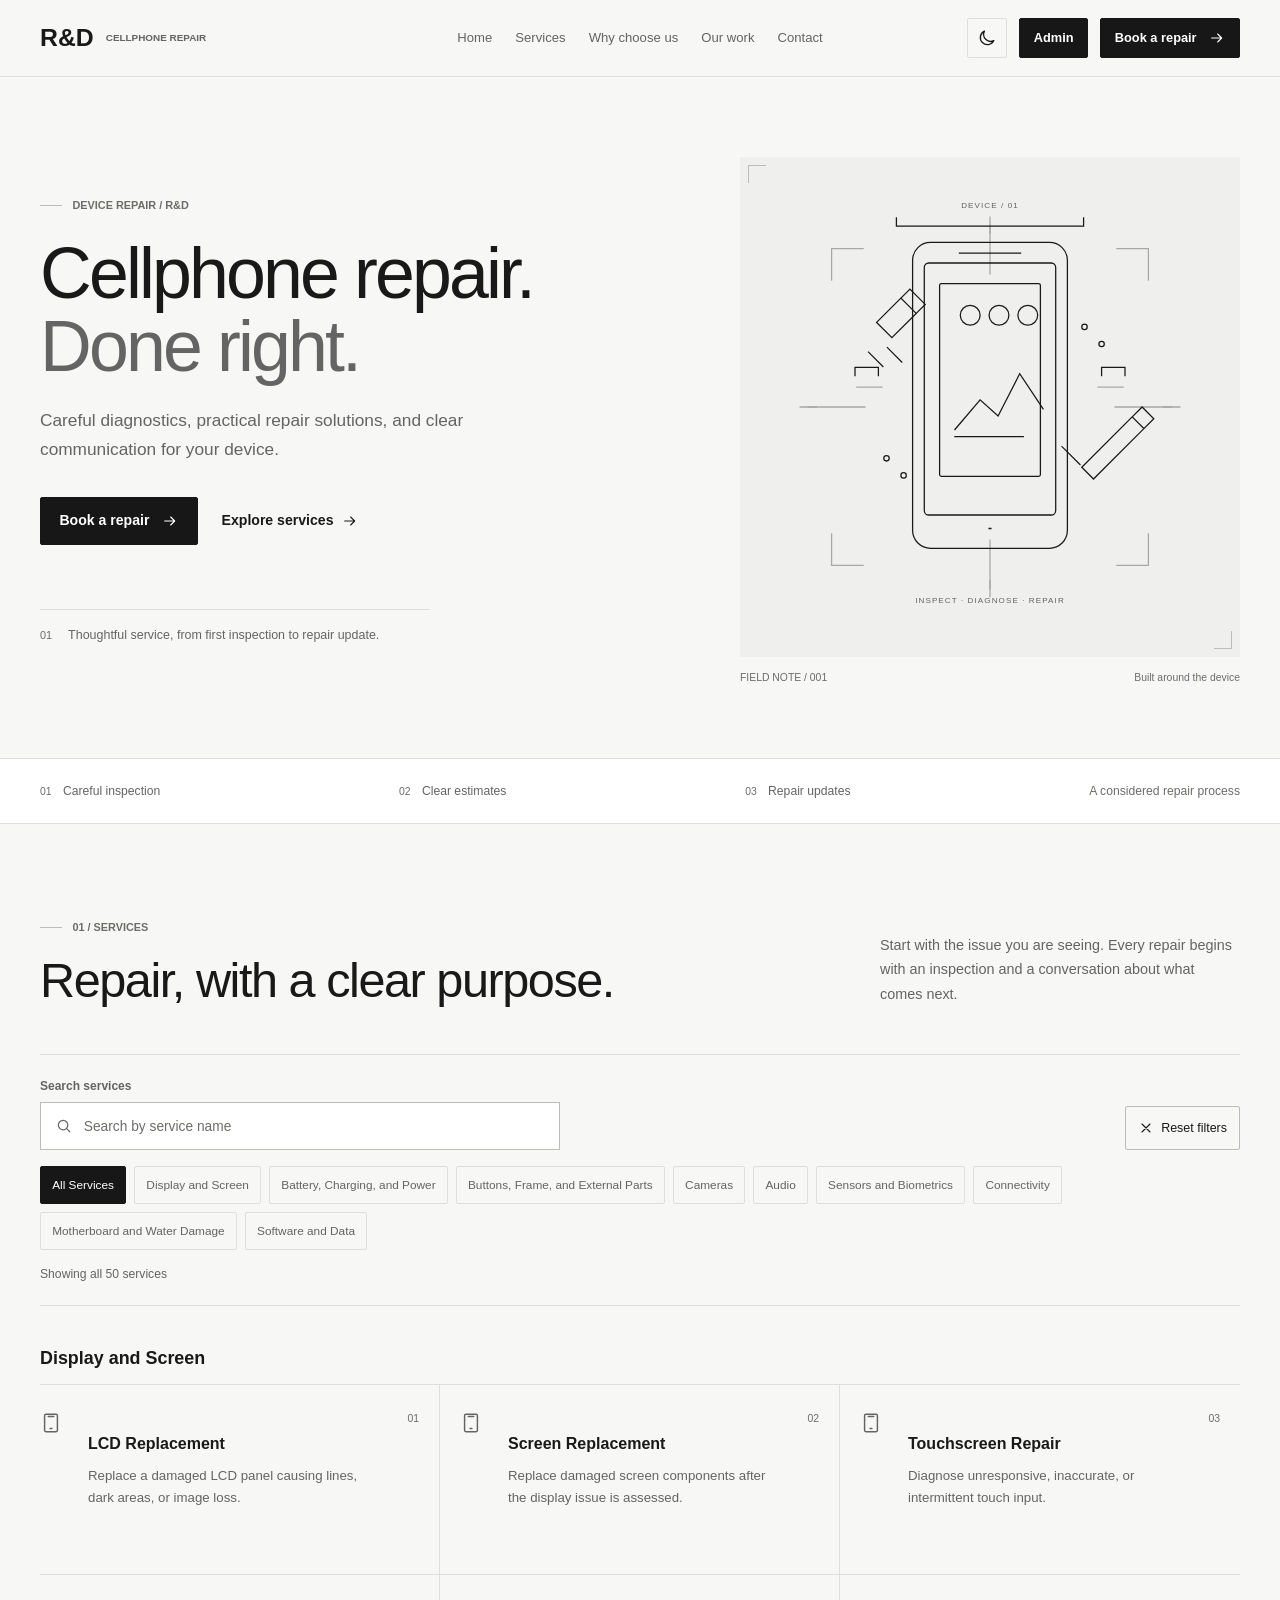
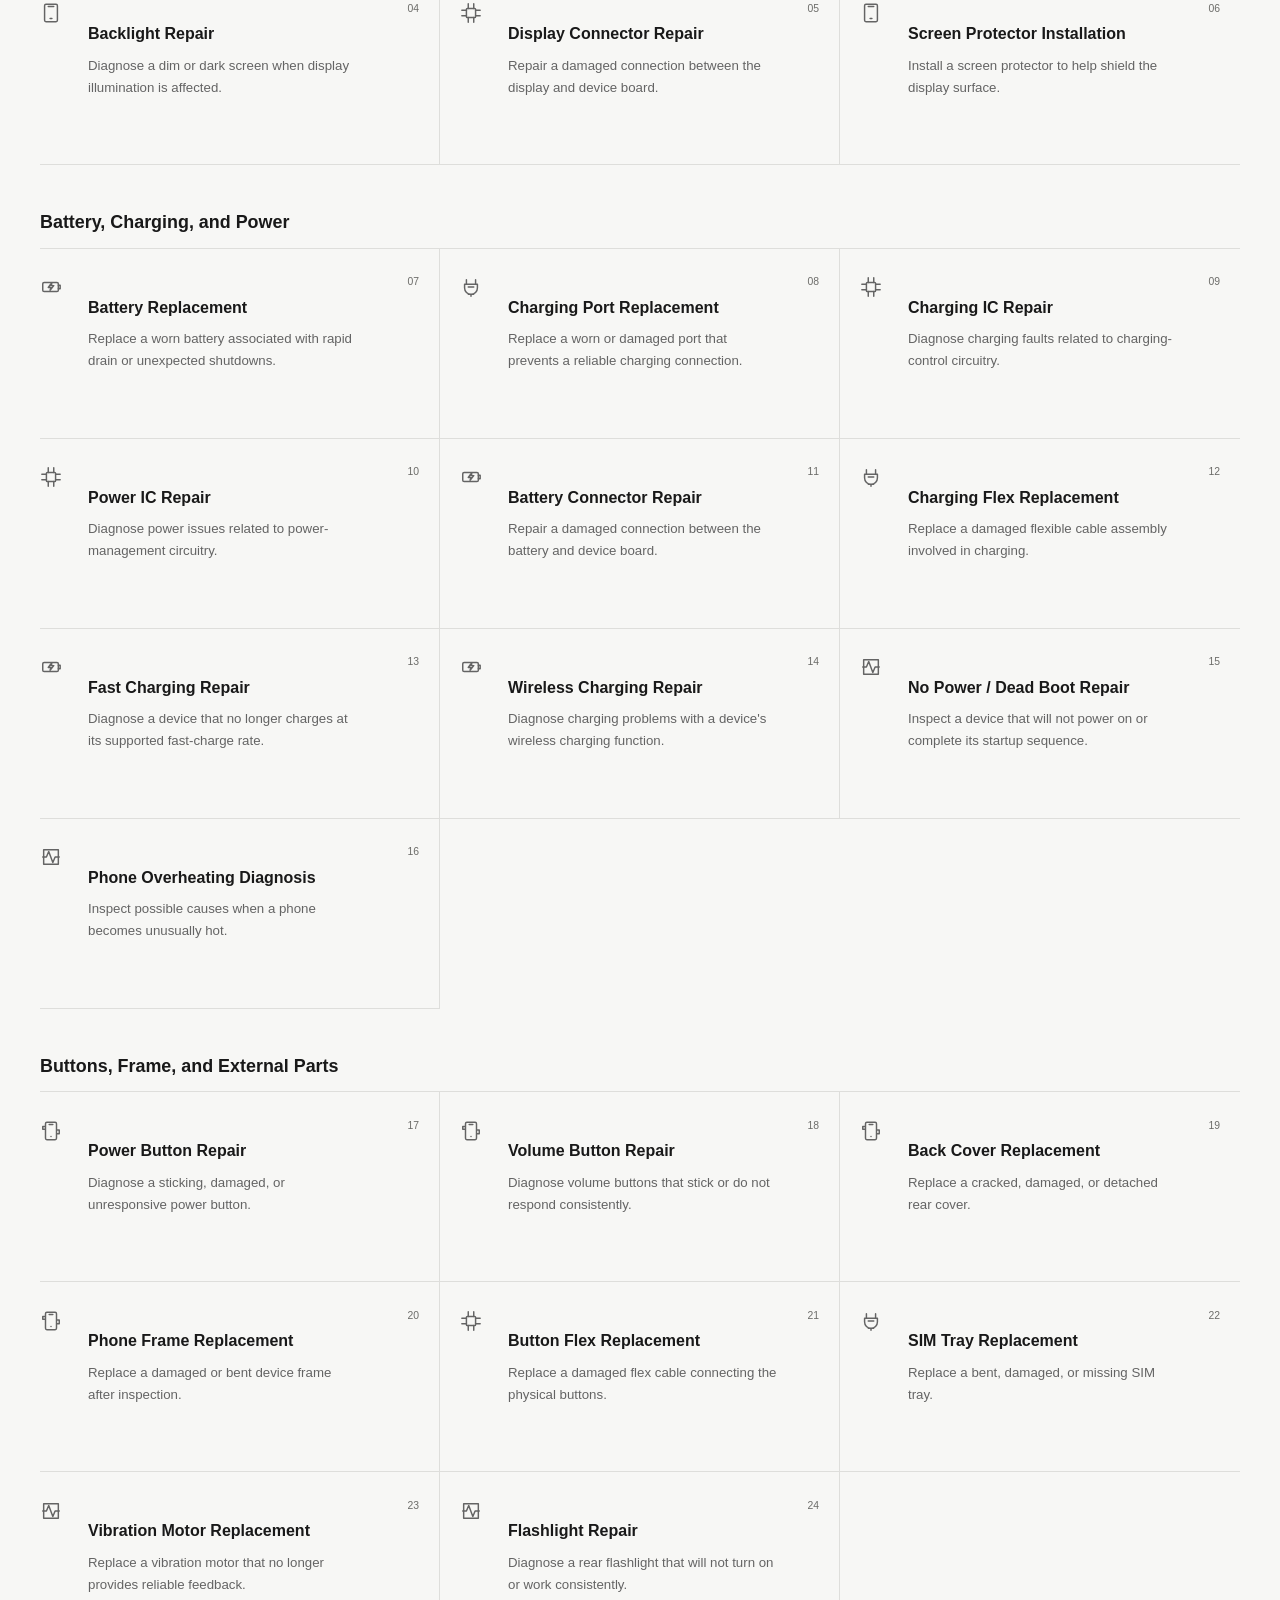
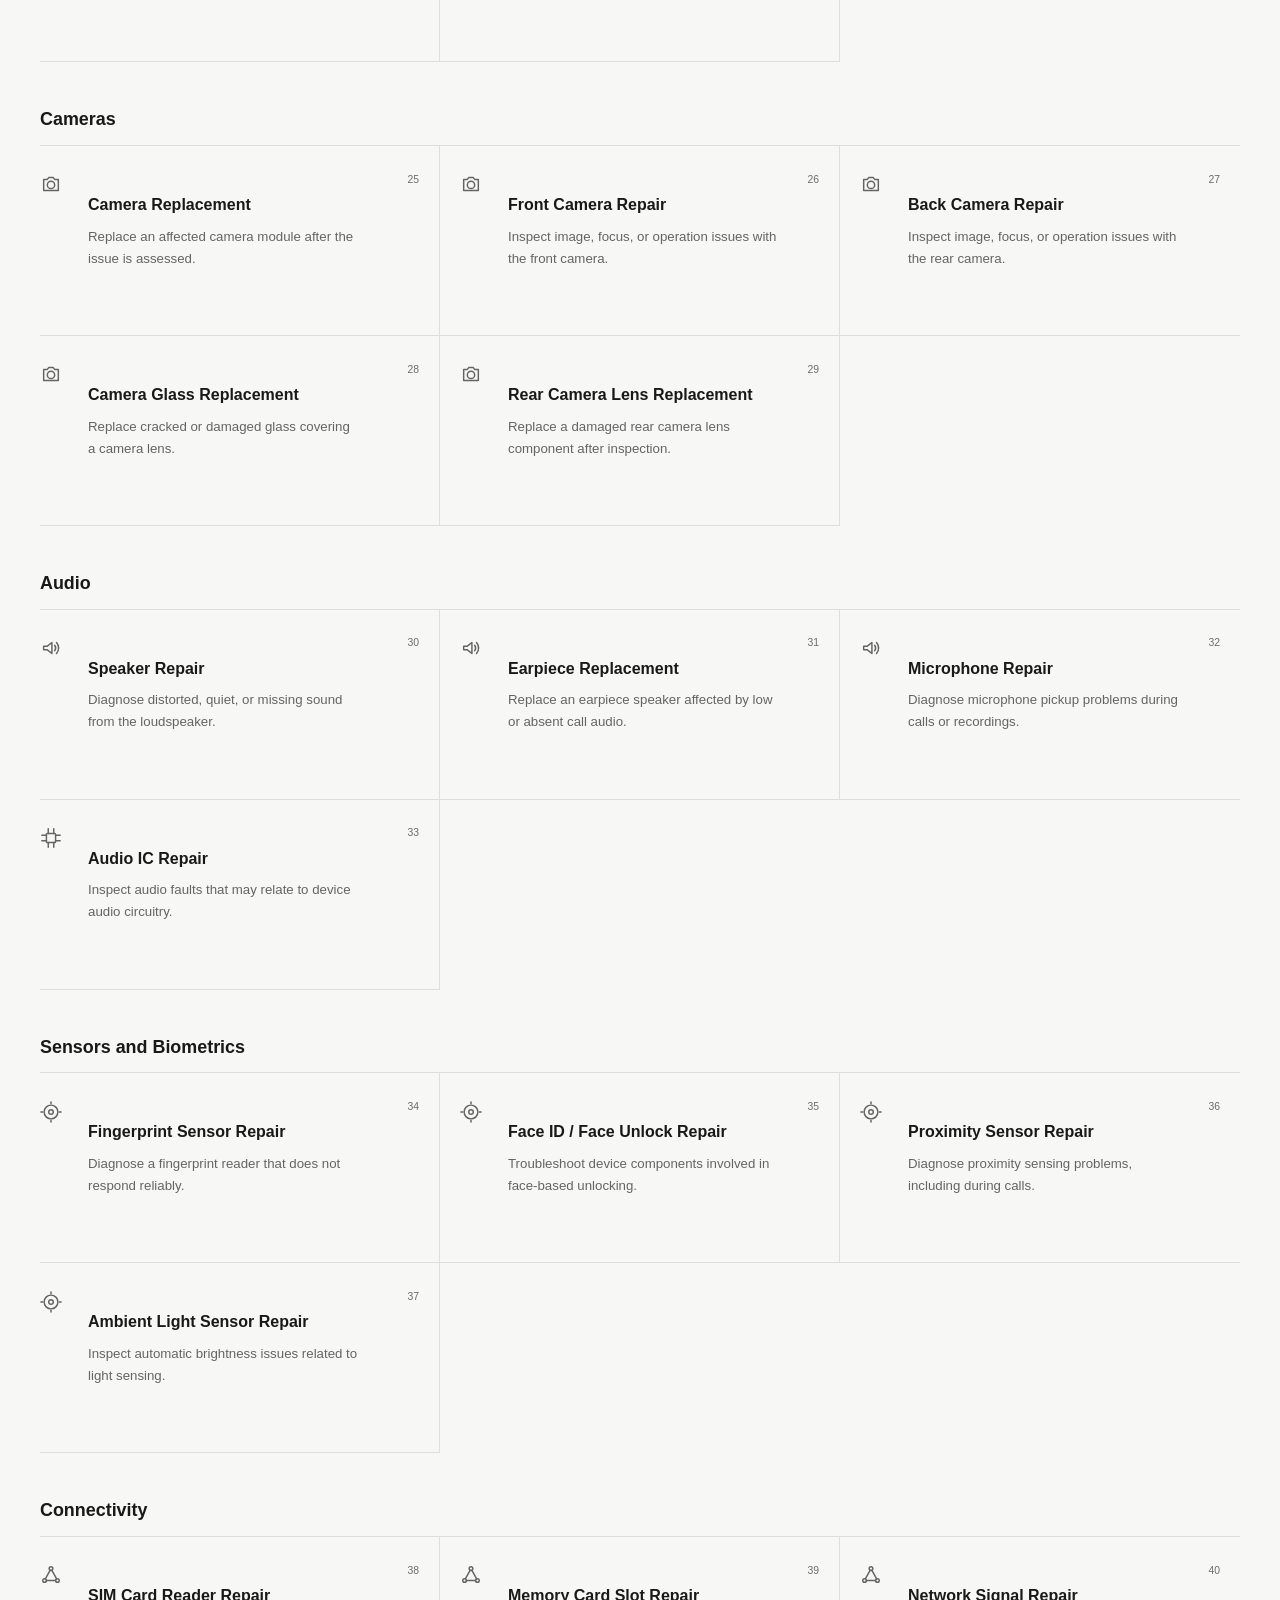
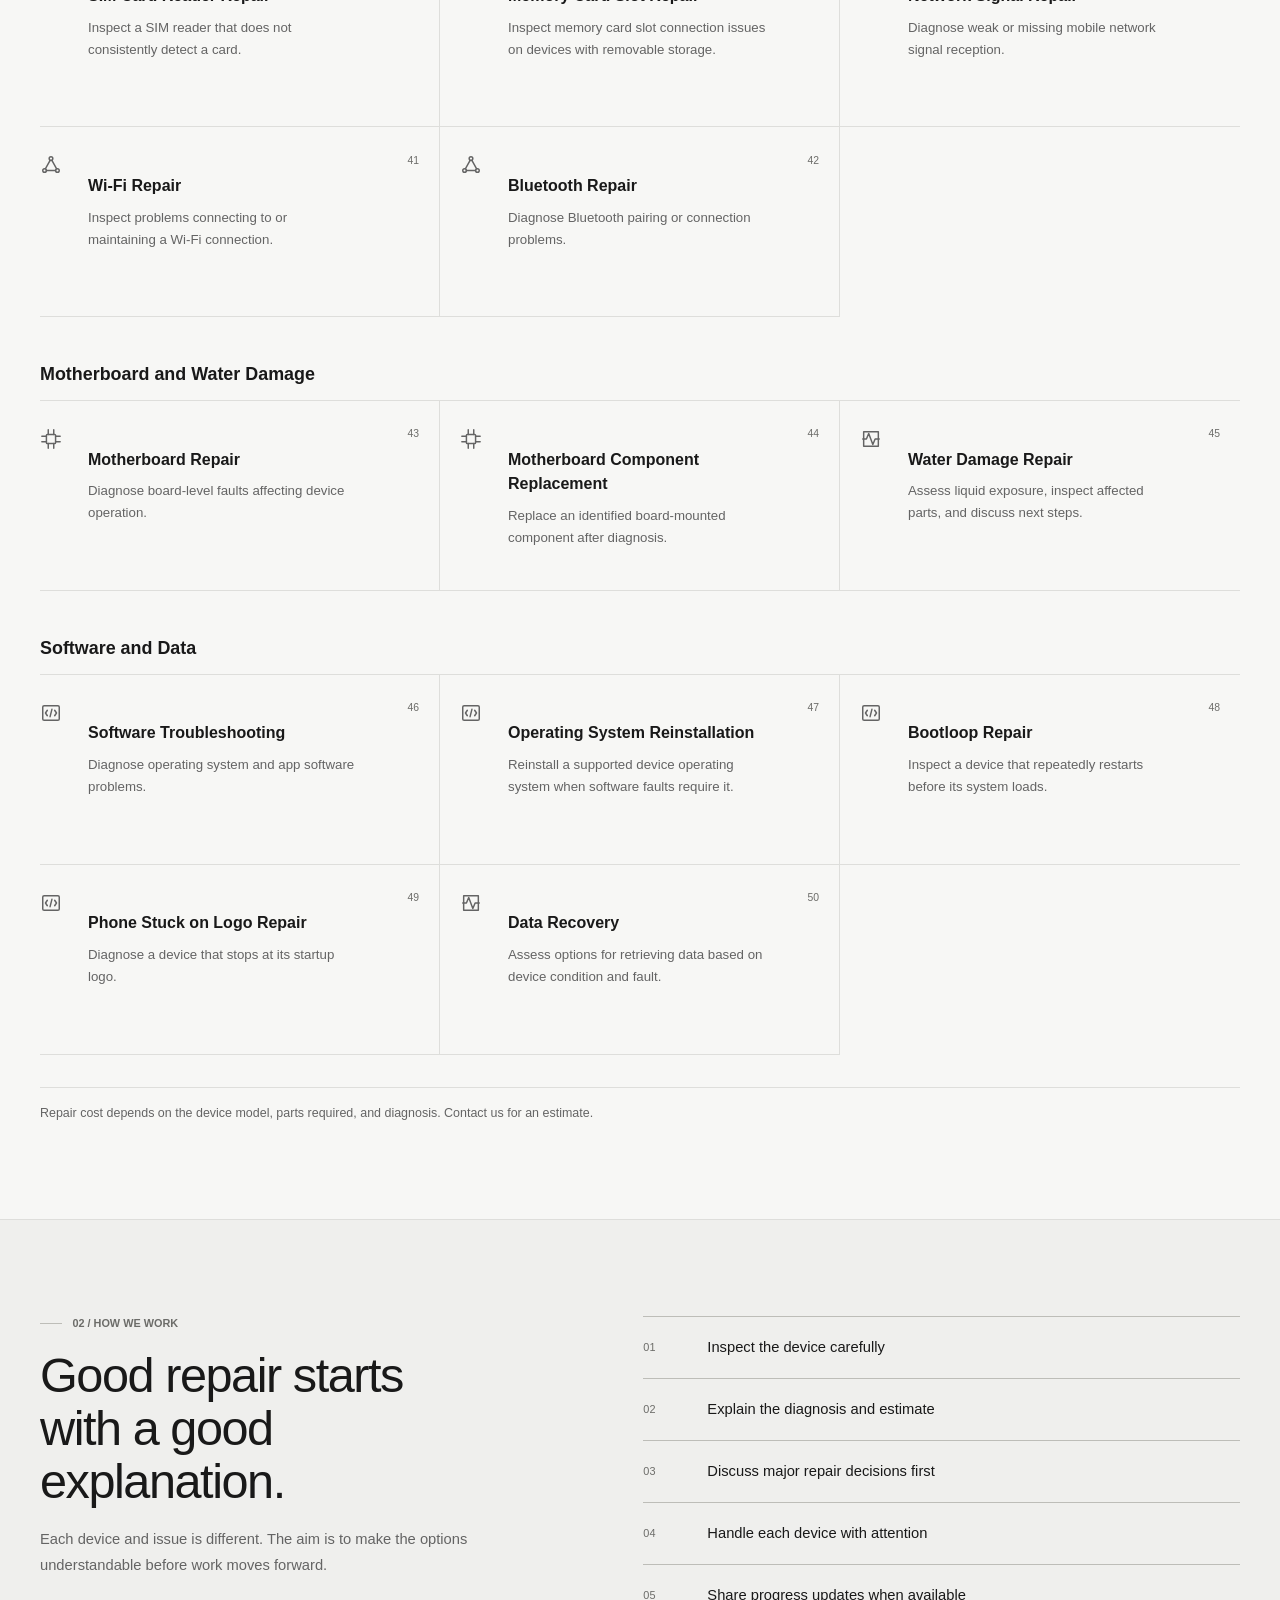
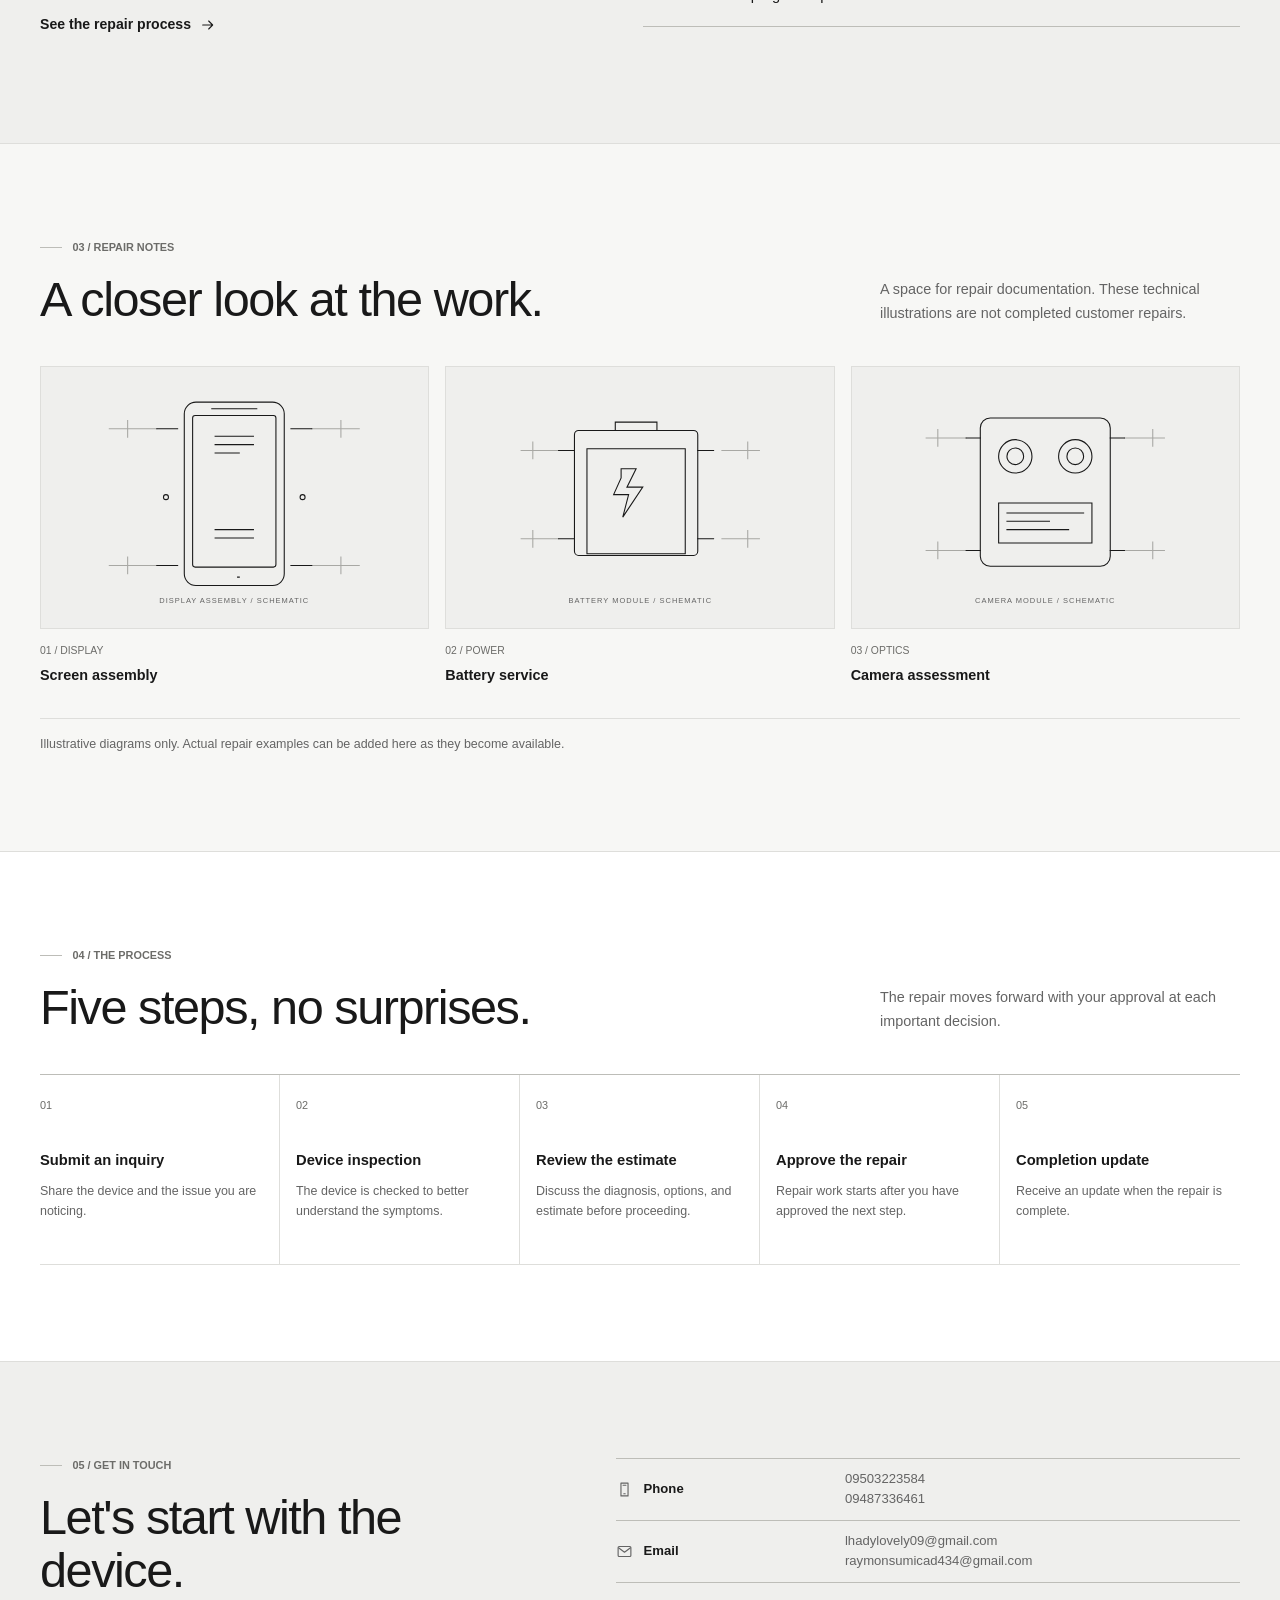
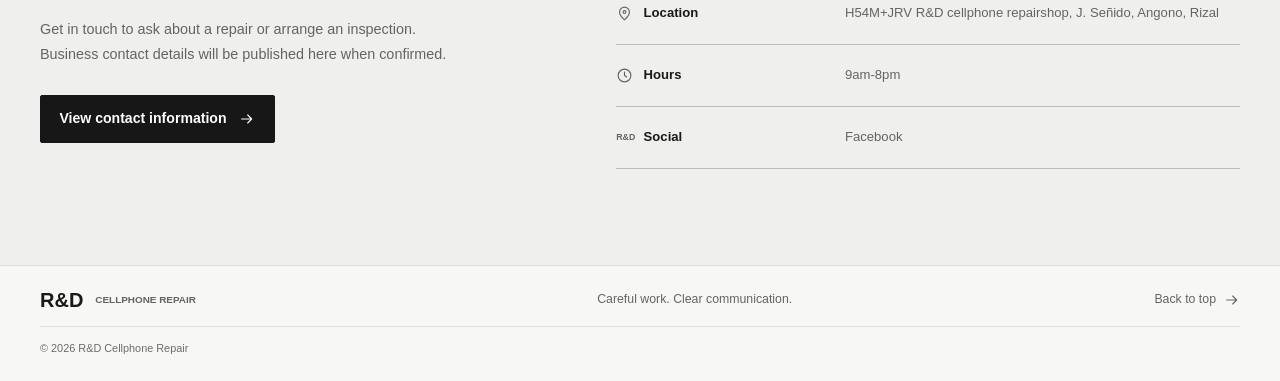
==== index.html @ f057bfdc "Add files via upload" ====
<!doctype html>
<html lang="en" data-theme="light">
  <head>
    <meta charset="utf-8" />
    <meta name="viewport" content="width=device-width, initial-scale=1" />
    <meta
      name="description"
      content="R&D Cellphone Repair offers careful device diagnostics, practical repair solutions, and clear communication."
    />
    <meta name="theme-color" content="#f7f7f5" />
    <title>R&amp;D Cellphone Repair | Careful Device Repair</title>
    <script src="./script.js"></script>
    <link rel="stylesheet" href="./styles.css" />
  </head>
  <body>
    <a class="skip-link" href="#main-content">Skip to content</a>

    <svg
      class="icon-library"
      xmlns="http://www.w3.org/2000/svg"
      aria-hidden="true"
    >
      <symbol id="icon-moon" viewBox="0 0 24 24">
        <path d="M20.2 15.1A8.4 8.4 0 0 1 8.9 3.8 8.5 8.5 0 1 0 20.2 15.1Z" />
      </symbol>
      <symbol id="icon-sun" viewBox="0 0 24 24">
        <circle cx="12" cy="12" r="4" />
        <path
          d="M12 2v2m0 16v2M4.93 4.93l1.42 1.42m11.3 11.3 1.42 1.42M2 12h2m16 0h2M4.93 19.07l1.42-1.42m11.3-11.3 1.42-1.42"
        />
      </symbol>
      <symbol id="icon-menu" viewBox="0 0 24 24">
        <path d="M4 7h16M4 12h16M4 17h16" />
      </symbol>
      <symbol id="icon-close" viewBox="0 0 24 24">
        <path d="m6 6 12 12M18 6 6 18" />
      </symbol>
      <symbol id="icon-arrow" viewBox="0 0 24 24">
        <path d="M4 12h15m-6-6 6 6-6 6" />
      </symbol>
      <symbol id="icon-screen" viewBox="0 0 24 24">
        <rect x="5" y="2.5" width="14" height="19" rx="1.5" />
        <path d="M9 5h6m-4 13h2" />
      </symbol>
      <symbol id="icon-battery" viewBox="0 0 24 24">
        <rect x="3" y="7" width="17" height="10" rx="1.5" />
        <path d="M20 10h2v4h-2M12 8.5l-3 4h3l-1 3 4-5h-3l1-2Z" />
      </symbol>
      <symbol id="icon-port" viewBox="0 0 24 24">
        <path d="M7 4v5m10-5v5M5 9h14v4a7 7 0 0 1-14 0V9Zm7 11v2m-3-2h6" />
        <path d="M9 12h6" />
      </symbol>
      <symbol id="icon-software" viewBox="0 0 24 24">
        <rect x="3" y="4" width="18" height="16" rx="1.5" />
        <path d="m8 9-2 3 2 3m8-6 2 3-2 3m-3-7-2 8" />
      </symbol>
      <symbol id="icon-camera" viewBox="0 0 24 24">
        <path d="M4 7h4l1.5-2h5L16 7h4v12H4z" />
        <circle cx="12" cy="13" r="4" />
      </symbol>
      <symbol id="icon-diagnostics" viewBox="0 0 24 24">
        <path d="M3 12h4l2.5-6 4.5 12 2.5-6H21" />
        <path d="M4 4h16v16H4z" />
      </symbol>
      <symbol id="icon-search" viewBox="0 0 24 24">
        <circle cx="10.8" cy="10.8" r="6.3" />
        <path d="m15.5 15.5 4.2 4.2" />
      </symbol>
      <symbol id="icon-frame" viewBox="0 0 24 24">
        <rect x="6" y="2.5" width="12" height="19" rx="1.5" />
        <path d="M5 7H3v3h2m14 1h2v4h-2M10 5h4m-2 13h.01" />
      </symbol>
      <symbol id="icon-audio" viewBox="0 0 24 24">
        <path d="M4 10v4h4l5 4V6l-5 4H4Z" />
        <path d="M16 9a5 5 0 0 1 0 6m2-9a9 9 0 0 1 0 12" />
      </symbol>
      <symbol id="icon-sensor" viewBox="0 0 24 24">
        <circle cx="12" cy="12" r="7.5" />
        <circle cx="12" cy="12" r="2.5" />
        <path d="M12 1v2m0 18v2M1 12h2m18 0h2" />
      </symbol>
      <symbol id="icon-network" viewBox="0 0 24 24">
        <circle cx="12" cy="5" r="2" />
        <circle cx="5" cy="18" r="2" />
        <circle cx="19" cy="18" r="2" />
        <path d="m11 7-5 9m7-9 5 9M7 18h10" />
      </symbol>
      <symbol id="icon-chip" viewBox="0 0 24 24">
        <rect x="7" y="7" width="10" height="10" rx="1" />
        <path d="M9 2v5m6-5v5M9 17v5m6-5v5M2 9h5m-5 6h5m10-6h5m-5 6h5" />
      </symbol>
      <symbol id="icon-pin" viewBox="0 0 24 24">
        <path d="M19 10c0 5-7 11-7 11S5 15 5 10a7 7 0 1 1 14 0Z" />
        <circle cx="12" cy="10" r="2" />
      </symbol>
      <symbol id="icon-clock" viewBox="0 0 24 24">
        <circle cx="12" cy="12" r="9" />
        <path d="M12 7v5l3 2" />
      </symbol>
      <symbol id="icon-mail" viewBox="0 0 24 24">
        <rect x="3" y="5" width="18" height="14" rx="1.5" />
        <path d="m4 7 8 6 8-6" />
      </symbol>
      <symbol id="icon-phone" viewBox="0 0 24 24">
        <path d="M7 3h10v18H7zM10 6h4m-3 12h2" />
      </symbol>
    </svg>

    <header class="site-header" data-menu-open="false">
      <div class="site-header__inner page-width">
        <a class="brand" href="#home" aria-label="R&D Cellphone Repair home">
          <span class="brand__mark">R&amp;D</span>
          <span class="brand__name">CELLPHONE REPAIR</span>
        </a>

        <nav class="site-nav" aria-label="Main navigation">
          <div class="site-nav__links" id="primary-navigation">
            <a href="#home">Home</a>
            <a href="#services">Services</a>
            <a href="#approach">Why choose us</a>
            <a href="#work">Our work</a>
            <a href="#contact">Contact</a>
            <a class="mobile-book-link" href="#contact"
              >Book a repair
              <svg class="icon icon--small" aria-hidden="true">
                <use href="#icon-arrow" /></svg
            ></a>
          </div>
        </nav>

        <div class="site-header__actions">
          <button
            class="icon-button theme-toggle"
            type="button"
            aria-label="Switch to dark mode"
            aria-pressed="false"
            title="Switch to dark mode"
          >
            <svg class="icon" aria-hidden="true"><use href="#icon-moon" /></svg>
          </button>
          <a class="button button--small header-admin" href="./admin/login/"
            >Admin</a
          >
          <a class="button button--small header-book" href="#contact"
            >Book a repair
            <svg class="icon icon--small" aria-hidden="true">
              <use href="#icon-arrow" /></svg
          ></a>
          <button
            class="icon-button menu-toggle"
            type="button"
            aria-label="Open navigation menu"
            aria-controls="primary-navigation"
            aria-expanded="false"
          >
            <svg class="icon menu-toggle__open" aria-hidden="true">
              <use href="#icon-menu" />
            </svg>
            <svg class="icon menu-toggle__close" aria-hidden="true">
              <use href="#icon-close" />
            </svg>
          </button>
        </div>
      </div>
    </header>

    <main id="main-content">
      <section class="hero page-width" id="home" aria-labelledby="hero-title">
        <div class="hero__copy reveal">
          <p class="eyebrow">
            <span class="eyebrow__line"></span> DEVICE REPAIR / R&amp;D
          </p>
          <h1 id="hero-title">
            Cellphone repair.<br /><span>Done right.</span>
          </h1>
          <p class="hero__intro">
            Careful diagnostics, practical repair solutions, and clear
            communication for your device.
          </p>
          <div class="hero__actions">
            <a class="button" href="#contact"
              >Book a repair
              <svg class="icon icon--small" aria-hidden="true">
                <use href="#icon-arrow" /></svg
            ></a>
            <a class="text-link" href="#services"
              >Explore services
              <svg class="icon icon--small" aria-hidden="true">
                <use href="#icon-arrow" /></svg
            ></a>
          </div>
          <div class="hero__note">
            <span class="hero__note-index">01</span
            ><span
              >Thoughtful service, from first inspection to repair update.</span
            >
          </div>
        </div>

        <figure class="hero-figure reveal reveal--delay">
          <div class="hero-figure__frame">
            <svg
              class="hero-figure__drawing"
              viewBox="0 0 520 520"
              role="img"
              aria-labelledby="hero-art-title hero-art-desc"
              xmlns="http://www.w3.org/2000/svg"
            >
              <title id="hero-art-title">Phone repair technical drawing</title>
              <desc id="hero-art-desc">
                A clean line illustration of a smartphone, its display, and a
                precision screwdriver.
              </desc>
              <g
                fill="none"
                stroke="currentColor"
                stroke-width="1.4"
                stroke-linecap="square"
                stroke-linejoin="miter"
              >
                <path
                  class="drawing-soft"
                  d="M58 260h63M399 260h63M260 58v54M260 408v54"
                />
                <path
                  class="drawing-soft"
                  d="M84 84h35M84 84v35m352-35h-35m35 0v35M84 436h35m-35 0v-35m352 35h-35m35 0v-35"
                />
                <rect x="174" y="77" width="172" height="340" rx="20" />
                <rect x="187" y="100" width="146" height="280" rx="5" />
                <path d="M226 89h68m-35 306h2" />
                <rect x="204" y="123" width="112" height="214" rx="2" />
                <path d="m221 285 28-33 20 18 24-47 26 39m-98 31h76" />
                <circle cx="238" cy="158" r="11" />
                <circle cx="270" cy="158" r="11" />
                <circle cx="302" cy="158" r="11" />
                <path
                  d="m134 166 27-27 17 17-27 27-17-17Zm27-27 10-10 17 17-10 10m-53 43 16 16m5-21 16 16"
                />
                <path
                  d="m362 327 56-56 13 13-56 56-13-13Zm56-56 11-11 13 13-11 11m-91 20 20 20"
                />
                <circle cx="145" cy="317" r="3" />
                <circle cx="164" cy="336" r="3" />
                <circle cx="365" cy="171" r="3" />
                <circle cx="384" cy="190" r="3" />
                <path
                  class="drawing-soft"
                  d="M112 238h28m240 0h28M260 49v18m0 386v18M49 260h18m386 0h18"
                />
                <path
                  d="M110 216h26m-26 0v9m26-9v9m248-9h26m-26 0v9m26-9v9M156 59v-9m0 9h208m0-9v9"
                />
              </g>
              <text x="260" y="39" text-anchor="middle" class="drawing-label">
                DEVICE / 01
              </text>
              <text x="260" y="478" text-anchor="middle" class="drawing-label">
                INSPECT · DIAGNOSE · REPAIR
              </text>
            </svg>
            <span class="hero-figure__corner hero-figure__corner--tl"></span>
            <span class="hero-figure__corner hero-figure__corner--br"></span>
          </div>
          <figcaption>
            <span>FIELD NOTE / 001</span><span>Built around the device</span>
          </figcaption>
        </figure>
      </section>

      <div class="service-strip" aria-label="Service approach">
        <div class="page-width service-strip__inner">
          <span><b>01</b> Careful inspection</span>
          <span><b>02</b> Clear estimates</span>
          <span><b>03</b> Repair updates</span>
          <span class="service-strip__label">A considered repair process</span>
        </div>
      </div>

      <section
        class="section page-width"
        id="services"
        aria-labelledby="services-title"
      >
        <div class="section-heading reveal">
          <div>
            <p class="eyebrow">
              <span class="eyebrow__line"></span> 01 / SERVICES
            </p>
            <h2 id="services-title">Repair, with a clear purpose.</h2>
          </div>
          <p class="section-heading__aside">
            Start with the issue you are seeing. Every repair begins with an
            inspection and a conversation about what comes next.
          </p>
        </div>

        <div class="service-browser">
          <div class="service-browser__search-row">
            <label class="service-search" for="service-search">
              <span class="service-search__label">Search services</span>
              <span class="service-search__field">
                <svg class="icon" aria-hidden="true">
                  <use href="#icon-search" />
                </svg>
                <input
                  id="service-search"
                  type="search"
                  placeholder="Search by service name"
                  autocomplete="off"
                  aria-controls="service-catalog"
                  aria-describedby="service-results"
                />
              </span>
            </label>
            <button class="service-reset" id="service-reset" type="button">
              <svg class="icon icon--small" aria-hidden="true">
                <use href="#icon-close" />
              </svg>
              Reset filters
            </button>
          </div>
          <div
            class="service-filters"
            role="group"
            aria-label="Filter services by category"
          >
            <button
              class="service-filter"
              type="button"
              data-category-filter="all"
              aria-pressed="true"
              aria-controls="service-catalog"
            >
              All Services
            </button>
            <button
              class="service-filter"
              type="button"
              data-category-filter="display"
              aria-pressed="false"
              aria-controls="service-catalog"
            >
              Display and Screen
            </button>
            <button
              class="service-filter"
              type="button"
              data-category-filter="power"
              aria-pressed="false"
              aria-controls="service-catalog"
            >
              Battery, Charging, and Power
            </button>
            <button
              class="service-filter"
              type="button"
              data-category-filter="external"
              aria-pressed="false"
              aria-controls="service-catalog"
            >
              Buttons, Frame, and External Parts
            </button>
            <button
              class="service-filter"
              type="button"
              data-category-filter="cameras"
              aria-pressed="false"
              aria-controls="service-catalog"
            >
              Cameras
            </button>
            <button
              class="service-filter"
              type="button"
              data-category-filter="audio"
              aria-pressed="false"
              aria-controls="service-catalog"
            >
              Audio
            </button>
            <button
              class="service-filter"
              type="button"
              data-category-filter="sensors"
              aria-pressed="false"
              aria-controls="service-catalog"
            >
              Sensors and Biometrics
            </button>
            <button
              class="service-filter"
              type="button"
              data-category-filter="connectivity"
              aria-pressed="false"
              aria-controls="service-catalog"
            >
              Connectivity
            </button>
            <button
              class="service-filter"
              type="button"
              data-category-filter="motherboard"
              aria-pressed="false"
              aria-controls="service-catalog"
            >
              Motherboard and Water Damage
            </button>
            <button
              class="service-filter"
              type="button"
              data-category-filter="software"
              aria-pressed="false"
              aria-controls="service-catalog"
            >
              Software and Data
            </button>
          </div>
          <p
            class="service-results"
            id="service-results"
            role="status"
            aria-live="polite"
            aria-atomic="true"
          >
            Showing all 50 services
          </p>
        </div>

        <div class="service-catalog" id="service-catalog">
          <section
            class="service-category"
            data-category-group="display"
            aria-labelledby="service-category-display"
          >
            <h3 class="service-category__title" id="service-category-display">
              Display and Screen
            </h3>
            <div class="services-grid reveal-stagger">
              <article class="service-item" data-category="display">
                <svg class="icon service-item__icon" aria-hidden="true">
                  <use href="#icon-screen" />
                </svg>
                <div>
                  <h4>LCD Replacement</h4>
                  <p>
                    Replace a damaged LCD panel causing lines, dark areas, or
                    image loss.
                  </p>
                </div>
                <span class="service-item__index">01</span>
              </article>
              <article class="service-item" data-category="display">
                <svg class="icon service-item__icon" aria-hidden="true">
                  <use href="#icon-screen" />
                </svg>
                <div>
                  <h4>Screen Replacement</h4>
                  <p>
                    Replace damaged screen components after the display issue is
                    assessed.
                  </p>
                </div>
                <span class="service-item__index">02</span>
              </article>
              <article class="service-item" data-category="display">
                <svg class="icon service-item__icon" aria-hidden="true">
                  <use href="#icon-screen" />
                </svg>
                <div>
                  <h4>Touchscreen Repair</h4>
                  <p>
                    Diagnose unresponsive, inaccurate, or intermittent touch
                    input.
                  </p>
                </div>
                <span class="service-item__index">03</span>
              </article>
              <article class="service-item" data-category="display">
                <svg class="icon service-item__icon" aria-hidden="true">
                  <use href="#icon-screen" />
                </svg>
                <div>
                  <h4>Backlight Repair</h4>
                  <p>
                    Diagnose a dim or dark screen when display illumination is
                    affected.
                  </p>
                </div>
                <span class="service-item__index">04</span>
              </article>
              <article class="service-item" data-category="display">
                <svg class="icon service-item__icon" aria-hidden="true">
                  <use href="#icon-chip" />
                </svg>
                <div>
                  <h4>Display Connector Repair</h4>
                  <p>
                    Repair a damaged connection between the display and device
                    board.
                  </p>
                </div>
                <span class="service-item__index">05</span>
              </article>
              <article class="service-item" data-category="display">
                <svg class="icon service-item__icon" aria-hidden="true">
                  <use href="#icon-screen" />
                </svg>
                <div>
                  <h4>Screen Protector Installation</h4>
                  <p>
                    Install a screen protector to help shield the display
                    surface.
                  </p>
                </div>
                <span class="service-item__index">06</span>
              </article>
            </div>
          </section>

          <section
            class="service-category"
            data-category-group="power"
            aria-labelledby="service-category-power"
          >
            <h3 class="service-category__title" id="service-category-power">
              Battery, Charging, and Power
            </h3>
            <div class="services-grid reveal-stagger">
              <article class="service-item" data-category="power">
                <svg class="icon service-item__icon" aria-hidden="true">
                  <use href="#icon-battery" />
                </svg>
                <div>
                  <h4>Battery Replacement</h4>
                  <p>
                    Replace a worn battery associated with rapid drain or
                    unexpected shutdowns.
                  </p>
                </div>
                <span class="service-item__index">07</span>
              </article>
              <article class="service-item" data-category="power">
                <svg class="icon service-item__icon" aria-hidden="true">
                  <use href="#icon-port" />
                </svg>
                <div>
                  <h4>Charging Port Replacement</h4>
                  <p>
                    Replace a worn or damaged port that prevents a reliable
                    charging connection.
                  </p>
                </div>
                <span class="service-item__index">08</span>
              </article>
              <article class="service-item" data-category="power">
                <svg class="icon service-item__icon" aria-hidden="true">
                  <use href="#icon-chip" />
                </svg>
                <div>
                  <h4>Charging IC Repair</h4>
                  <p>
                    Diagnose charging faults related to charging-control
                    circuitry.
                  </p>
                </div>
                <span class="service-item__index">09</span>
              </article>
              <article class="service-item" data-category="power">
                <svg class="icon service-item__icon" aria-hidden="true">
                  <use href="#icon-chip" />
                </svg>
                <div>
                  <h4>Power IC Repair</h4>
                  <p>
                    Diagnose power issues related to power-management circuitry.
                  </p>
                </div>
                <span class="service-item__index">10</span>
              </article>
              <article class="service-item" data-category="power">
                <svg class="icon service-item__icon" aria-hidden="true">
                  <use href="#icon-battery" />
                </svg>
                <div>
                  <h4>Battery Connector Repair</h4>
                  <p>
                    Repair a damaged connection between the battery and device
                    board.
                  </p>
                </div>
                <span class="service-item__index">11</span>
              </article>
              <article class="service-item" data-category="power">
                <svg class="icon service-item__icon" aria-hidden="true">
                  <use href="#icon-port" />
                </svg>
                <div>
                  <h4>Charging Flex Replacement</h4>
                  <p>
                    Replace a damaged flexible cable assembly involved in
                    charging.
                  </p>
                </div>
                <span class="service-item__index">12</span>
              </article>
              <article class="service-item" data-category="power">
                <svg class="icon service-item__icon" aria-hidden="true">
                  <use href="#icon-battery" />
                </svg>
                <div>
                  <h4>Fast Charging Repair</h4>
                  <p>
                    Diagnose a device that no longer charges at its supported
                    fast-charge rate.
                  </p>
                </div>
                <span class="service-item__index">13</span>
              </article>
              <article class="service-item" data-category="power">
                <svg class="icon service-item__icon" aria-hidden="true">
                  <use href="#icon-battery" />
                </svg>
                <div>
                  <h4>Wireless Charging Repair</h4>
                  <p>
                    Diagnose charging problems with a device's wireless charging
                    function.
                  </p>
                </div>
                <span class="service-item__index">14</span>
              </article>
              <article class="service-item" data-category="power">
                <svg class="icon service-item__icon" aria-hidden="true">
                  <use href="#icon-diagnostics" />
                </svg>
                <div>
                  <h4>No Power / Dead Boot Repair</h4>
                  <p>
                    Inspect a device that will not power on or complete its
                    startup sequence.
                  </p>
                </div>
                <span class="service-item__index">15</span>
              </article>
              <article class="service-item" data-category="power">
                <svg class="icon service-item__icon" aria-hidden="true">
                  <use href="#icon-diagnostics" />
                </svg>
                <div>
                  <h4>Phone Overheating Diagnosis</h4>
                  <p>
                    Inspect possible causes when a phone becomes unusually hot.
                  </p>
                </div>
                <span class="service-item__index">16</span>
              </article>
            </div>
          </section>

          <section
            class="service-category"
            data-category-group="external"
            aria-labelledby="service-category-external"
          >
            <h3 class="service-category__title" id="service-category-external">
              Buttons, Frame, and External Parts
            </h3>
            <div class="services-grid reveal-stagger">
              <article class="service-item" data-category="external">
                <svg class="icon service-item__icon" aria-hidden="true">
                  <use href="#icon-frame" />
                </svg>
                <div>
                  <h4>Power Button Repair</h4>
                  <p>
                    Diagnose a sticking, damaged, or unresponsive power button.
                  </p>
                </div>
                <span class="service-item__index">17</span>
              </article>
              <article class="service-item" data-category="external">
                <svg class="icon service-item__icon" aria-hidden="true">
                  <use href="#icon-frame" />
                </svg>
                <div>
                  <h4>Volume Button Repair</h4>
                  <p>
                    Diagnose volume buttons that stick or do not respond
                    consistently.
                  </p>
                </div>
                <span class="service-item__index">18</span>
              </article>
              <article class="service-item" data-category="external">
                <svg class="icon service-item__icon" aria-hidden="true">
                  <use href="#icon-frame" />
                </svg>
                <div>
                  <h4>Back Cover Replacement</h4>
                  <p>Replace a cracked, damaged, or detached rear cover.</p>
                </div>
                <span class="service-item__index">19</span>
              </article>
              <article class="service-item" data-category="external">
                <svg class="icon service-item__icon" aria-hidden="true">
                  <use href="#icon-frame" />
                </svg>
                <div>
                  <h4>Phone Frame Replacement</h4>
                  <p>
                    Replace a damaged or bent device frame after inspection.
                  </p>
                </div>
                <span class="service-item__index">20</span>
              </article>
              <article class="service-item" data-category="external">
                <svg class="icon service-item__icon" aria-hidden="true">
                  <use href="#icon-chip" />
                </svg>
                <div>
                  <h4>Button Flex Replacement</h4>
                  <p>
                    Replace a damaged flex cable connecting the physical
                    buttons.
                  </p>
                </div>
                <span class="service-item__index">21</span>
              </article>
              <article class="service-item" data-category="external">
                <svg class="icon service-item__icon" aria-hidden="true">
                  <use href="#icon-port" />
                </svg>
                <div>
                  <h4>SIM Tray Replacement</h4>
                  <p>Replace a bent, damaged, or missing SIM tray.</p>
                </div>
                <span class="service-item__index">22</span>
              </article>
              <article class="service-item" data-category="external">
                <svg class="icon service-item__icon" aria-hidden="true">
                  <use href="#icon-diagnostics" />
                </svg>
                <div>
                  <h4>Vibration Motor Replacement</h4>
                  <p>
                    Replace a vibration motor that no longer provides reliable
                    feedback.
                  </p>
                </div>
                <span class="service-item__index">23</span>
              </article>
              <article class="service-item" data-category="external">
                <svg class="icon service-item__icon" aria-hidden="true">
                  <use href="#icon-diagnostics" />
                </svg>
                <div>
                  <h4>Flashlight Repair</h4>
                  <p>
                    Diagnose a rear flashlight that will not turn on or work
                    consistently.
                  </p>
                </div>
                <span class="service-item__index">24</span>
              </article>
            </div>
          </section>

          <section
            class="service-category"
            data-category-group="cameras"
            aria-labelledby="service-category-cameras"
          >
            <h3 class="service-category__title" id="service-category-cameras">
              Cameras
            </h3>
            <div class="services-grid reveal-stagger">
              <article class="service-item" data-category="cameras">
                <svg class="icon service-item__icon" aria-hidden="true">
                  <use href="#icon-camera" />
                </svg>
                <div>
                  <h4>Camera Replacement</h4>
                  <p>
                    Replace an affected camera module after the issue is
                    assessed.
                  </p>
                </div>
                <span class="service-item__index">25</span>
              </article>
              <article class="service-item" data-category="cameras">
                <svg class="icon service-item__icon" aria-hidden="true">
                  <use href="#icon-camera" />
                </svg>
                <div>
                  <h4>Front Camera Repair</h4>
                  <p>
                    Inspect image, focus, or operation issues with the front
                    camera.
                  </p>
                </div>
                <span class="service-item__index">26</span>
              </article>
              <article class="service-item" data-category="cameras">
                <svg class="icon service-item__icon" aria-hidden="true">
                  <use href="#icon-camera" />
                </svg>
                <div>
                  <h4>Back Camera Repair</h4>
                  <p>
                    Inspect image, focus, or operation issues with the rear
                    camera.
                  </p>
                </div>
                <span class="service-item__index">27</span>
              </article>
              <article class="service-item" data-category="cameras">
                <svg class="icon service-item__icon" aria-hidden="true">
                  <use href="#icon-camera" />
                </svg>
                <div>
                  <h4>Camera Glass Replacement</h4>
                  <p>
                    Replace cracked or damaged glass covering a camera lens.
                  </p>
                </div>
                <span class="service-item__index">28</span>
              </article>
              <article class="service-item" data-category="cameras">
                <svg class="icon service-item__icon" aria-hidden="true">
                  <use href="#icon-camera" />
                </svg>
                <div>
                  <h4>Rear Camera Lens Replacement</h4>
                  <p>
                    Replace a damaged rear camera lens component after
                    inspection.
                  </p>
                </div>
                <span class="service-item__index">29</span>
              </article>
            </div>
          </section>

          <section
            class="service-category"
            data-category-group="audio"
            aria-labelledby="service-category-audio"
          >
            <h3 class="service-category__title" id="service-category-audio">
              Audio
            </h3>
            <div class="services-grid reveal-stagger">
              <article class="service-item" data-category="audio">
                <svg class="icon service-item__icon" aria-hidden="true">
                  <use href="#icon-audio" />
                </svg>
                <div>
                  <h4>Speaker Repair</h4>
                  <p>
                    Diagnose distorted, quiet, or missing sound from the
                    loudspeaker.
                  </p>
                </div>
                <span class="service-item__index">30</span>
              </article>
              <article class="service-item" data-category="audio">
                <svg class="icon service-item__icon" aria-hidden="true">
                  <use href="#icon-audio" />
                </svg>
                <div>
                  <h4>Earpiece Replacement</h4>
                  <p>
                    Replace an earpiece speaker affected by low or absent call
                    audio.
                  </p>
                </div>
                <span class="service-item__index">31</span>
              </article>
              <article class="service-item" data-category="audio">
                <svg class="icon service-item__icon" aria-hidden="true">
                  <use href="#icon-audio" />
                </svg>
                <div>
                  <h4>Microphone Repair</h4>
                  <p>
                    Diagnose microphone pickup problems during calls or
                    recordings.
                  </p>
                </div>
                <span class="service-item__index">32</span>
              </article>
              <article class="service-item" data-category="audio">
                <svg class="icon service-item__icon" aria-hidden="true">
                  <use href="#icon-chip" />
                </svg>
                <div>
                  <h4>Audio IC Repair</h4>
                  <p>
                    Inspect audio faults that may relate to device audio
                    circuitry.
                  </p>
                </div>
                <span class="service-item__index">33</span>
              </article>
            </div>
          </section>

          <section
            class="service-category"
            data-category-group="sensors"
            aria-labelledby="service-category-sensors"
          >
            <h3 class="service-category__title" id="service-category-sensors">
              Sensors and Biometrics
            </h3>
            <div class="services-grid reveal-stagger">
              <article class="service-item" data-category="sensors">
                <svg class="icon service-item__icon" aria-hidden="true">
                  <use href="#icon-sensor" />
                </svg>
                <div>
                  <h4>Fingerprint Sensor Repair</h4>
                  <p>
                    Diagnose a fingerprint reader that does not respond
                    reliably.
                  </p>
                </div>
                <span class="service-item__index">34</span>
              </article>
              <article class="service-item" data-category="sensors">
                <svg class="icon service-item__icon" aria-hidden="true">
                  <use href="#icon-sensor" />
                </svg>
                <div>
                  <h4>Face ID / Face Unlock Repair</h4>
                  <p>
                    Troubleshoot device components involved in face-based
                    unlocking.
                  </p>
                </div>
                <span class="service-item__index">35</span>
              </article>
              <article class="service-item" data-category="sensors">
                <svg class="icon service-item__icon" aria-hidden="true">
                  <use href="#icon-sensor" />
                </svg>
                <div>
                  <h4>Proximity Sensor Repair</h4>
                  <p>
                    Diagnose proximity sensing problems, including during calls.
                  </p>
                </div>
                <span class="service-item__index">36</span>
              </article>
              <article class="service-item" data-category="sensors">
                <svg class="icon service-item__icon" aria-hidden="true">
                  <use href="#icon-sensor" />
                </svg>
                <div>
                  <h4>Ambient Light Sensor Repair</h4>
                  <p>
                    Inspect automatic brightness issues related to light
                    sensing.
                  </p>
                </div>
                <span class="service-item__index">37</span>
              </article>
            </div>
          </section>

          <section
            class="service-category"
            data-category-group="connectivity"
            aria-labelledby="service-category-connectivity"
          >
            <h3
              class="service-category__title"
              id="service-category-connectivity"
            >
              Connectivity
            </h3>
            <div class="services-grid reveal-stagger">
              <article class="service-item" data-category="connectivity">
                <svg class="icon service-item__icon" aria-hidden="true">
                  <use href="#icon-network" />
                </svg>
                <div>
                  <h4>SIM Card Reader Repair</h4>
                  <p>
                    Inspect a SIM reader that does not consistently detect a
                    card.
                  </p>
                </div>
                <span class="service-item__index">38</span>
              </article>
              <article class="service-item" data-category="connectivity">
                <svg class="icon service-item__icon" aria-hidden="true">
                  <use href="#icon-network" />
                </svg>
                <div>
                  <h4>Memory Card Slot Repair</h4>
                  <p>
                    Inspect memory card slot connection issues on devices with
                    removable storage.
                  </p>
                </div>
                <span class="service-item__index">39</span>
              </article>
              <article class="service-item" data-category="connectivity">
                <svg class="icon service-item__icon" aria-hidden="true">
                  <use href="#icon-network" />
                </svg>
                <div>
                  <h4>Network Signal Repair</h4>
                  <p>
                    Diagnose weak or missing mobile network signal reception.
                  </p>
                </div>
                <span class="service-item__index">40</span>
              </article>
              <article class="service-item" data-category="connectivity">
                <svg class="icon service-item__icon" aria-hidden="true">
                  <use href="#icon-network" />
                </svg>
                <div>
                  <h4>Wi-Fi Repair</h4>
                  <p>
                    Inspect problems connecting to or maintaining a Wi-Fi
                    connection.
                  </p>
                </div>
                <span class="service-item__index">41</span>
              </article>
              <article class="service-item" data-category="connectivity">
                <svg class="icon service-item__icon" aria-hidden="true">
                  <use href="#icon-network" />
                </svg>
                <div>
                  <h4>Bluetooth Repair</h4>
                  <p>Diagnose Bluetooth pairing or connection problems.</p>
                </div>
                <span class="service-item__index">42</span>
              </article>
            </div>
          </section>

          <section
            class="service-category"
            data-category-group="motherboard"
            aria-labelledby="service-category-motherboard"
          >
            <h3
              class="service-category__title"
              id="service-category-motherboard"
            >
              Motherboard and Water Damage
            </h3>
            <div class="services-grid reveal-stagger">
              <article class="service-item" data-category="motherboard">
                <svg class="icon service-item__icon" aria-hidden="true">
                  <use href="#icon-chip" />
                </svg>
                <div>
                  <h4>Motherboard Repair</h4>
                  <p>Diagnose board-level faults affecting device operation.</p>
                </div>
                <span class="service-item__index">43</span>
              </article>
              <article class="service-item" data-category="motherboard">
                <svg class="icon service-item__icon" aria-hidden="true">
                  <use href="#icon-chip" />
                </svg>
                <div>
                  <h4>Motherboard Component Replacement</h4>
                  <p>
                    Replace an identified board-mounted component after
                    diagnosis.
                  </p>
                </div>
                <span class="service-item__index">44</span>
              </article>
              <article class="service-item" data-category="motherboard">
                <svg class="icon service-item__icon" aria-hidden="true">
                  <use href="#icon-diagnostics" />
                </svg>
                <div>
                  <h4>Water Damage Repair</h4>
                  <p>
                    Assess liquid exposure, inspect affected parts, and discuss
                    next steps.
                  </p>
                </div>
                <span class="service-item__index">45</span>
              </article>
            </div>
          </section>

          <section
            class="service-category"
            data-category-group="software"
            aria-labelledby="service-category-software"
          >
            <h3 class="service-category__title" id="service-category-software">
              Software and Data
            </h3>
            <div class="services-grid reveal-stagger">
              <article class="service-item" data-category="software">
                <svg class="icon service-item__icon" aria-hidden="true">
                  <use href="#icon-software" />
                </svg>
                <div>
                  <h4>Software Troubleshooting</h4>
                  <p>Diagnose operating system and app software problems.</p>
                </div>
                <span class="service-item__index">46</span>
              </article>
              <article class="service-item" data-category="software">
                <svg class="icon service-item__icon" aria-hidden="true">
                  <use href="#icon-software" />
                </svg>
                <div>
                  <h4>Operating System Reinstallation</h4>
                  <p>
                    Reinstall a supported device operating system when software
                    faults require it.
                  </p>
                </div>
                <span class="service-item__index">47</span>
              </article>
              <article class="service-item" data-category="software">
                <svg class="icon service-item__icon" aria-hidden="true">
                  <use href="#icon-software" />
                </svg>
                <div>
                  <h4>Bootloop Repair</h4>
                  <p>
                    Inspect a device that repeatedly restarts before its system
                    loads.
                  </p>
                </div>
                <span class="service-item__index">48</span>
              </article>
              <article class="service-item" data-category="software">
                <svg class="icon service-item__icon" aria-hidden="true">
                  <use href="#icon-software" />
                </svg>
                <div>
                  <h4>Phone Stuck on Logo Repair</h4>
                  <p>Diagnose a device that stops at its startup logo.</p>
                </div>
                <span class="service-item__index">49</span>
              </article>
              <article class="service-item" data-category="software">
                <svg class="icon service-item__icon" aria-hidden="true">
                  <use href="#icon-diagnostics" />
                </svg>
                <div>
                  <h4>Data Recovery</h4>
                  <p>
                    Assess options for retrieving data based on device condition
                    and fault.
                  </p>
                </div>
                <span class="service-item__index">50</span>
              </article>
            </div>
          </section>
        </div>

        <div class="service-empty" id="service-empty" hidden>
          <h3>No matching services</h3>
          <p>Try another search term or browse our repair categories.</p>
          <a class="text-link" href="#contact"
            >Ask about another repair
            <svg class="icon icon--small" aria-hidden="true">
              <use href="#icon-arrow" />
            </svg>
          </a>
        </div>
        <div class="service-suggestions" id="service-suggestions" hidden>
          <h3>Did you mean one of these?</h3>
          <p
            class="service-suggestions__note"
            id="service-suggestions-note"
          ></p>
          <div
            class="service-suggestion-list"
            id="service-suggestion-list"
          ></div>
        </div>
        <div
          class="service-empty service-category-notice"
          id="service-category-notice"
          hidden
        >
          <h3>This category is limiting the results.</h3>
          <p id="service-category-notice-message"></p>
          <button class="service-reset" id="service-show-all" type="button">
            Show All Services
          </button>
        </div>
        <p class="service-pricing-note">
          Repair cost depends on the device model, parts required, and
          diagnosis. Contact us for an estimate.
        </p>
      </section>

      <section
        class="approach-section"
        id="approach"
        aria-labelledby="approach-title"
      >
        <div class="page-width approach-layout">
          <div class="approach-intro reveal">
            <p class="eyebrow">
              <span class="eyebrow__line"></span> 02 / HOW WE WORK
            </p>
            <h2 id="approach-title">
              Good repair starts with a good explanation.
            </h2>
            <p>
              Each device and issue is different. The aim is to make the options
              understandable before work moves forward.
            </p>
            <a class="text-link" href="#process"
              >See the repair process
              <svg class="icon icon--small" aria-hidden="true">
                <use href="#icon-arrow" /></svg
            ></a>
          </div>
          <ol class="principles-list reveal-stagger">
            <li>
              <span class="principles-list__number">01</span
              ><span>Inspect the device carefully</span>
            </li>
            <li>
              <span class="principles-list__number">02</span
              ><span>Explain the diagnosis and estimate</span>
            </li>
            <li>
              <span class="principles-list__number">03</span
              ><span>Discuss major repair decisions first</span>
            </li>
            <li>
              <span class="principles-list__number">04</span
              ><span>Handle each device with attention</span>
            </li>
            <li>
              <span class="principles-list__number">05</span
              ><span>Share progress updates when available</span>
            </li>
          </ol>
        </div>
      </section>

      <section
        class="section page-width work-section"
        id="work"
        aria-labelledby="work-title"
        data-portfolio
      >
        <div class="section-heading section-heading--work reveal">
          <div>
            <p class="eyebrow">
              <span class="eyebrow__line"></span> 03 / REPAIR NOTES
            </p>
            <h2 id="work-title">A closer look at the work.</h2>
          </div>
          <p class="section-heading__aside">
            A space for repair documentation. These technical illustrations are
            not completed customer repairs.
          </p>
        </div>

        <div
          class="work-gallery reveal-stagger"
          aria-label="Illustrative repair diagrams"
        >
          <figure class="work-item">
            <div class="work-item__visual">
              <svg
                viewBox="0 0 440 280"
                role="img"
                aria-labelledby="screen-diagram-title"
                xmlns="http://www.w3.org/2000/svg"
              >
                <title id="screen-diagram-title">
                  Illustration of a phone screen assembly
                </title>
                <g
                  fill="none"
                  stroke="currentColor"
                  stroke-width="1.3"
                  stroke-linecap="square"
                >
                  <rect x="160" y="26" width="120" height="220" rx="14" />
                  <rect x="170" y="42" width="100" height="182" rx="3" />
                  <path
                    d="M193 34h54m-23 202h2M197 67h46m-46 10h46m-46 10h29m-29 92h46m-46 10h46"
                  />
                  <path
                    class="diagram-soft"
                    d="M70 58h57m186 0h57M70 222h57m186 0h57M92 48v20m256-20v20m-256 144v20m256-20v20"
                  />
                  <path d="M127 58h25m136 0h25M127 222h25m136 0h25" />
                  <circle cx="138" cy="140" r="3" />
                  <circle cx="302" cy="140" r="3" />
                </g>
                <text
                  x="220"
                  y="267"
                  text-anchor="middle"
                  class="diagram-label"
                >
                  DISPLAY ASSEMBLY / SCHEMATIC
                </text>
              </svg>
            </div>
            <figcaption>
              <span>01 / DISPLAY</span><span>Screen assembly</span>
            </figcaption>
          </figure>
          <figure class="work-item">
            <div class="work-item__visual">
              <svg
                viewBox="0 0 440 280"
                role="img"
                aria-labelledby="battery-diagram-title"
                xmlns="http://www.w3.org/2000/svg"
              >
                <title id="battery-diagram-title">
                  Illustration of a phone battery module
                </title>
                <g
                  fill="none"
                  stroke="currentColor"
                  stroke-width="1.3"
                  stroke-linecap="square"
                >
                  <rect x="141" y="60" width="148" height="150" rx="5" />
                  <path d="M190 50h50v10m-50-10v10m-34 22h118v126H156z" />
                  <path d="M197 106h18l-11 22h19l-24 36 7-27h-18l9-20Z" />
                  <path
                    class="diagram-soft"
                    d="M77 84h45m196 0h45M77 190h45m196 0h45M91 74v20m258-20v20M91 180v20m258-20v20"
                  />
                  <path d="M122 84h19m148 0h19m-186 106h19m148 0h19" />
                </g>
                <text
                  x="220"
                  y="267"
                  text-anchor="middle"
                  class="diagram-label"
                >
                  BATTERY MODULE / SCHEMATIC
                </text>
              </svg>
            </div>
            <figcaption>
              <span>02 / POWER</span><span>Battery service</span>
            </figcaption>
          </figure>
          <figure class="work-item">
            <div class="work-item__visual">
              <svg
                viewBox="0 0 440 280"
                role="img"
                aria-labelledby="camera-diagram-title"
                xmlns="http://www.w3.org/2000/svg"
              >
                <title id="camera-diagram-title">
                  Illustration of a phone camera module
                </title>
                <g
                  fill="none"
                  stroke="currentColor"
                  stroke-width="1.3"
                  stroke-linecap="square"
                >
                  <rect x="142" y="45" width="156" height="178" rx="12" />
                  <circle cx="184" cy="91" r="20" />
                  <circle cx="184" cy="91" r="10" />
                  <circle cx="256" cy="91" r="20" />
                  <circle cx="256" cy="91" r="10" />
                  <path
                    d="M164 147h112v48H164zM174 159h92m-92 10h51m-51 10h74"
                  />
                  <path
                    class="diagram-soft"
                    d="M77 69h48m190 0h48M77 204h48m190 0h48M91 59v20m258-20v20M91 194v20m258-20v20"
                  />
                  <path d="M125 69h17m156 0h17m-190 135h17m156 0h17" />
                </g>
                <text
                  x="220"
                  y="267"
                  text-anchor="middle"
                  class="diagram-label"
                >
                  CAMERA MODULE / SCHEMATIC
                </text>
              </svg>
            </div>
            <figcaption>
              <span>03 / OPTICS</span><span>Camera assessment</span>
            </figcaption>
          </figure>
        </div>
        <p class="work-note">
          Illustrative diagrams only. Actual repair examples can be added here
          as they become available.
        </p>
      </section>

      <section
        class="process-section"
        id="process"
        aria-labelledby="process-title"
      >
        <div class="page-width">
          <div class="section-heading section-heading--process reveal">
            <div>
              <p class="eyebrow">
                <span class="eyebrow__line"></span> 04 / THE PROCESS
              </p>
              <h2 id="process-title">Five steps, no surprises.</h2>
            </div>
            <p class="section-heading__aside">
              The repair moves forward with your approval at each important
              decision.
            </p>
          </div>
          <ol class="process-list reveal-stagger">
            <li>
              <span class="process-list__number">01</span>
              <h3>Submit an inquiry</h3>
              <p>Share the device and the issue you are noticing.</p>
            </li>
            <li>
              <span class="process-list__number">02</span>
              <h3>Device inspection</h3>
              <p>The device is checked to better understand the symptoms.</p>
            </li>
            <li>
              <span class="process-list__number">03</span>
              <h3>Review the estimate</h3>
              <p>
                Discuss the diagnosis, options, and estimate before proceeding.
              </p>
            </li>
            <li>
              <span class="process-list__number">04</span>
              <h3>Approve the repair</h3>
              <p>Repair work starts after you have approved the next step.</p>
            </li>
            <li>
              <span class="process-list__number">05</span>
              <h3>Completion update</h3>
              <p>Receive an update when the repair is complete.</p>
            </li>
          </ol>
        </div>
      </section>

      <section
        class="contact-section"
        id="contact"
        aria-labelledby="contact-title"
      >
        <div class="page-width contact-layout">
          <div class="contact-intro reveal">
            <p class="eyebrow">
              <span class="eyebrow__line"></span> 05 / GET IN TOUCH
            </p>
            <h2 id="contact-title">Let's start with the device.</h2>
            <p>
              Get in touch to ask about a repair or arrange an inspection.
              Business contact details will be published here when confirmed.
            </p>
            <a class="button" href="#contact-details"
              >View contact information
              <svg class="icon icon--small" aria-hidden="true">
                <use href="#icon-arrow" /></svg
            ></a>
          </div>
          <dl class="contact-details reveal reveal--delay" id="contact-details">
            <div class="contact-detail">
              <dt>
                <svg class="icon" aria-hidden="true">
                  <use href="#icon-phone" />
                </svg>
                Phone
              </dt>
              <dd>09503223584<br />09487336461</dd>
            </div>
            <div class="contact-detail">
              <dt>
                <svg class="icon" aria-hidden="true">
                  <use href="#icon-mail" />
                </svg>
                Email
              </dt>
              <dd>
                lhadylovely09@gmail.com<br />
                raymonsumicad434@gmail.com
              </dd>
            </div>
            <div class="contact-detail">
              <dt>
                <svg class="icon" aria-hidden="true">
                  <use href="#icon-pin" />
                </svg>
                Location
              </dt>
              <dd>
                H54M+JRV R&amp;D cellphone repairshop, J. Señido, Angono, Rizal
              </dd>
            </div>
            <div class="contact-detail">
              <dt>
                <svg class="icon" aria-hidden="true">
                  <use href="#icon-clock" />
                </svg>
                Hours
              </dt>
              <dd>9am-8pm</dd>
            </div>
            <div class="contact-detail">
              <dt><span class="contact-detail__mark">R&amp;D</span> Social</dt>
              <dd>
                <a
                  href="https://www.facebook.com/profile.php?id=61578367056751"
                  target="_blank"
                  rel="noreferrer"
                >
                  Facebook
                </a>
              </dd>
            </div>
          </dl>
        </div>
      </section>
    </main>

    <footer class="site-footer">
      <div class="page-width site-footer__inner reveal">
        <a
          class="brand brand--footer"
          href="#home"
          aria-label="R&D Cellphone Repair, back to top"
        >
          <span class="brand__mark">R&amp;D</span>
          <span class="brand__name">CELLPHONE REPAIR</span>
        </a>
        <p>Careful work. Clear communication.</p>
        <a class="footer-top" href="#home"
          >Back to top
          <svg class="icon icon--small" aria-hidden="true">
            <use href="#icon-arrow" /></svg
        ></a>
        <span class="site-footer__copyright"
          >&copy; <span id="current-year">2026</span> R&amp;D Cellphone
          Repair</span
        >
      </div>
    </footer>
  </body>
</html>
---- styles.css ----
@charset "UTF-8";

:root {
  color-scheme: light;
  --color-page: #f7f7f5;
  --color-surface: #ffffff;
  --color-surface-alt: #efefed;
  --color-text: #191919;
  --color-muted: #646464;
  --color-subtle: #6c6c69;
  --color-border: #dededb;
  --color-border-strong: #bdbdb8;
  --color-action: #171717;
  --color-action-text: #ffffff;
  --color-action-hover: #333333;
  --color-focus: #222222;
  --color-diagram-soft: #a8a8a4;
  --page-width: 1200px;
  --space-1: 0.5rem;
  --space-2: 1rem;
  --space-3: 1.5rem;
  --space-4: 2rem;
  --space-5: 3rem;
  --space-6: 4rem;
  --space-7: 6rem;
}

html[data-theme="dark"] {
  color-scheme: dark;
  --color-page: #171717;
  --color-surface: #202020;
  --color-surface-alt: #252525;
  --color-text: #f2f2f0;
  --color-muted: #b2b2af;
  --color-subtle: #92928e;
  --color-border: #3a3a38;
  --color-border-strong: #5a5a57;
  --color-action: #f1f1ef;
  --color-action-text: #181818;
  --color-action-hover: #d8d8d5;
  --color-focus: #f1f1ef;
  --color-diagram-soft: #666662;
}

* {
  box-sizing: border-box;
}

html {
  scroll-padding-top: 5.5rem;
}

body {
  margin: 0;
  background: var(--color-page);
  color: var(--color-text);
  font-family: Arial, Helvetica, sans-serif;
  font-size: 1rem;
  line-height: 1.55;
  -webkit-font-smoothing: antialiased;
  transition:
    background-color 180ms ease,
    color 180ms ease;
}

button,
a {
  color: inherit;
}
a {
  text-decoration: none;
}
button {
  font: inherit;
}
svg {
  display: block;
}
figure,
h1,
h2,
h3,
p {
  margin: 0;
}

:focus-visible {
  outline: 2px solid var(--color-focus);
  outline-offset: 4px;
}

.page-width {
  width: min(var(--page-width), calc(100% - 3rem));
  margin-inline: auto;
}

.icon-library {
  position: absolute;
  width: 0;
  height: 0;
  overflow: hidden;
}
.icon {
  width: 1.25rem;
  height: 1.25rem;
  fill: none;
  stroke: currentColor;
  stroke-width: 1.6;
  stroke-linecap: round;
  stroke-linejoin: round;
  flex: 0 0 auto;
}
.icon--small {
  width: 1rem;
  height: 1rem;
}

.skip-link {
  position: absolute;
  z-index: 10;
  top: 0.75rem;
  left: 0.75rem;
  padding: 0.65rem 0.9rem;
  background: var(--color-action);
  color: var(--color-action-text);
  transform: translateY(-160%);
}
.skip-link:focus {
  transform: translateY(0);
}

.site-header {
  position: sticky;
  z-index: 5;
  top: 0;
  background: var(--color-page);
  border-bottom: 1px solid var(--color-border);
}
.site-header__inner {
  min-height: 76px;
  display: grid;
  grid-template-columns: 1fr auto 1fr;
  align-items: center;
  gap: var(--space-4);
}
.brand {
  display: inline-flex;
  align-items: center;
  gap: 0.75rem;
  width: fit-content;
}
.brand__mark {
  font-size: 1.55rem;
  font-weight: 700;
  letter-spacing: 0;
  line-height: 1;
}
.brand__name {
  max-width: 8.5rem;
  color: var(--color-muted);
  font-size: 0.62rem;
  font-weight: 700;
  line-height: 1.35;
}
.site-nav__links {
  display: flex;
  align-items: center;
  gap: clamp(0.9rem, 1.8vw, 1.6rem);
}
.site-nav__links > a:not(.mobile-book-link) {
  color: var(--color-muted);
  font-size: 0.82rem;
  white-space: nowrap;
  transition: color 140ms ease;
}
.site-nav__links > a:hover,
.footer-top:hover,
.text-link:hover {
  color: var(--color-text);
}
.site-header__actions {
  display: flex;
  align-items: center;
  justify-content: flex-end;
  gap: 0.75rem;
}
.icon-button {
  width: 40px;
  height: 40px;
  display: inline-grid;
  place-items: center;
  padding: 0;
  border: 1px solid var(--color-border);
  border-radius: 2px;
  background: transparent;
  color: var(--color-text);
  cursor: pointer;
  transition:
    background-color 140ms ease,
    border-color 140ms ease;
}
.icon-button:hover {
  background: var(--color-surface-alt);
  border-color: var(--color-border-strong);
}
.button {
  min-height: 48px;
  display: inline-flex;
  align-items: center;
  justify-content: center;
  gap: 0.8rem;
  padding: 0.75rem 1.15rem;
  border: 1px solid var(--color-action);
  border-radius: 2px;
  background: var(--color-action);
  color: var(--color-action-text);
  font-size: 0.88rem;
  font-weight: 600;
  transition:
    background-color 140ms ease,
    color 140ms ease,
    border-color 140ms ease;
}
.button:hover {
  background: var(--color-action-hover);
  border-color: var(--color-action-hover);
}
.button--small {
  min-height: 40px;
  padding: 0.55rem 0.85rem;
  font-size: 0.8rem;
}
.header-admin {
  white-space: nowrap;
}
.mobile-book-link,
.menu-toggle {
  display: none;
}

.hero {
  min-height: 590px;
  display: grid;
  grid-template-columns: 1.05fr 0.95fr;
  align-items: center;
  gap: clamp(3rem, 8vw, 7.5rem);
  padding-block: 5rem 4.5rem;
}
.hero__copy {
  max-width: 560px;
  padding-block: 1rem;
}
.eyebrow {
  display: flex;
  align-items: center;
  gap: 0.65rem;
  color: var(--color-subtle);
  font-size: 0.68rem;
  font-weight: 700;
  line-height: 1.4;
}
.eyebrow__line {
  width: 22px;
  height: 1px;
  display: inline-block;
  background: var(--color-border-strong);
}
.hero h1 {
  max-width: 620px;
  margin-top: 1.5rem;
  font-size: clamp(3.3rem, 5.6vw, 5.2rem);
  font-weight: 500;
  line-height: 1.01;
  letter-spacing: -0.04em;
}
.hero h1 span {
  color: var(--color-muted);
}
.hero__intro {
  max-width: 430px;
  margin-top: 1.5rem;
  color: var(--color-muted);
  font-size: 1.08rem;
  line-height: 1.7;
}
.hero__actions {
  display: flex;
  align-items: center;
  flex-wrap: wrap;
  gap: 1.5rem;
  margin-top: 2rem;
}
.text-link {
  min-height: 44px;
  display: inline-flex;
  align-items: center;
  gap: 0.55rem;
  color: var(--color-text);
  font-size: 0.88rem;
  font-weight: 600;
  transition: color 140ms ease;
}
.hero__note {
  display: flex;
  align-items: center;
  gap: 1rem;
  max-width: 390px;
  margin-top: 4rem;
  padding-top: 1rem;
  border-top: 1px solid var(--color-border);
  color: var(--color-muted);
  font-size: 0.78rem;
}
.hero__note-index {
  color: var(--color-subtle);
  font-size: 0.68rem;
}
.hero-figure {
  width: 100%;
  max-width: 500px;
  justify-self: end;
}
.hero-figure__frame {
  position: relative;
  padding: 1rem;
  background: var(--color-surface-alt);
}
.hero-figure__drawing {
  width: 100%;
  height: auto;
  color: var(--color-text);
}
.drawing-soft,
.diagram-soft {
  stroke: var(--color-diagram-soft);
}
.drawing-label,
.diagram-label {
  fill: var(--color-muted);
  font-family: Arial, Helvetica, sans-serif;
  font-size: 9px;
  letter-spacing: 1.2px;
}
.hero-figure__corner {
  position: absolute;
  width: 18px;
  height: 18px;
  border-color: var(--color-border-strong);
  border-style: solid;
}
.hero-figure__corner--tl {
  top: 8px;
  left: 8px;
  border-width: 1px 0 0 1px;
}
.hero-figure__corner--br {
  right: 8px;
  bottom: 8px;
  border-width: 0 1px 1px 0;
}
.hero-figure figcaption {
  display: flex;
  justify-content: space-between;
  gap: 1rem;
  padding-top: 0.8rem;
  color: var(--color-subtle);
  font-size: 0.65rem;
}

.service-strip {
  border-block: 1px solid var(--color-border);
  background: var(--color-surface);
}
.service-strip__inner {
  min-height: 64px;
  display: flex;
  align-items: center;
  justify-content: space-between;
  gap: 1.5rem;
}
.service-strip__inner > span {
  color: var(--color-muted);
  font-size: 0.76rem;
}
.service-strip__inner b {
  margin-right: 0.5rem;
  color: var(--color-subtle);
  font-size: 0.65rem;
  font-weight: 500;
}
.service-strip__label {
  color: var(--color-subtle) !important;
}

.section {
  padding-block: var(--space-7);
}
.section-heading {
  display: flex;
  align-items: end;
  justify-content: space-between;
  gap: 3rem;
  margin-bottom: 3rem;
}
.section-heading h2,
.approach-intro h2,
.contact-intro h2 {
  max-width: 650px;
  margin-top: 1.15rem;
  font-size: clamp(2.2rem, 3.8vw, 3.4rem);
  font-weight: 500;
  line-height: 1.08;
  letter-spacing: -0.03em;
}
.section-heading__aside {
  max-width: 360px;
  color: var(--color-muted);
  font-size: 0.9rem;
  line-height: 1.7;
}
.service-browser {
  margin-bottom: 2.5rem;
  padding-block: 1.35rem;
  border-block: 1px solid var(--color-border);
}
.service-browser__search-row {
  display: flex;
  align-items: end;
  justify-content: space-between;
  gap: 1rem;
}
.service-search {
  width: min(100%, 520px);
  display: grid;
  gap: 0.45rem;
}
.service-search__label {
  color: var(--color-muted);
  font-size: 0.75rem;
  font-weight: 600;
}
.service-search__field {
  min-height: 48px;
  display: flex;
  align-items: center;
  gap: 0.7rem;
  padding-inline: 0.85rem;
  border: 1px solid var(--color-border-strong);
  background: var(--color-surface);
  color: var(--color-muted);
}
.service-search__field .icon {
  width: 18px;
  height: 18px;
}
.service-search input {
  width: 100%;
  min-width: 0;
  min-height: 44px;
  padding: 0;
  border: 0;
  outline: 0;
  background: transparent;
  color: var(--color-text);
  font: inherit;
  font-size: 0.86rem;
}
.service-search input::placeholder {
  color: var(--color-subtle);
  opacity: 1;
}
.service-search__field:focus-within {
  outline: 2px solid var(--color-focus);
  outline-offset: 2px;
}
.service-reset {
  min-height: 44px;
  display: inline-flex;
  align-items: center;
  justify-content: center;
  gap: 0.45rem;
  padding: 0.55rem 0.75rem;
  border: 1px solid var(--color-border-strong);
  border-radius: 2px;
  background: transparent;
  color: var(--color-text);
  font-size: 0.78rem;
  cursor: pointer;
}
.service-reset:hover {
  background: var(--color-surface-alt);
}
.service-filters {
  display: flex;
  flex-wrap: wrap;
  gap: 0.5rem;
  padding-top: 1rem;
}
.service-filter {
  min-height: 38px;
  flex: 0 0 auto;
  padding: 0.45rem 0.7rem;
  border: 1px solid var(--color-border);
  border-radius: 2px;
  background: transparent;
  color: var(--color-muted);
  font-size: 0.74rem;
  white-space: nowrap;
  cursor: pointer;
  transition:
    background-color 140ms ease,
    color 140ms ease,
    border-color 140ms ease;
}
.service-filter:hover {
  border-color: var(--color-border-strong);
  background: var(--color-surface-alt);
  color: var(--color-text);
}
.service-filter[aria-pressed="true"] {
  border-color: var(--color-action);
  background: var(--color-action);
  color: var(--color-action-text);
}
.service-results {
  margin-top: 0.9rem;
  color: var(--color-muted);
  font-size: 0.76rem;
}
.service-category + .service-category {
  margin-top: 2.8rem;
}
.service-category__title {
  margin-bottom: 0.8rem;
  font-size: 1.12rem;
  font-weight: 600;
  line-height: 1.4;
}
.service-category[hidden],
.service-item[hidden],
.service-empty[hidden] {
  display: none !important;
}
.service-empty {
  padding-block: 2rem;
  border-block: 1px solid var(--color-border);
}
.service-empty h3 {
  font-size: 1.1rem;
  font-weight: 600;
}
.service-empty p {
  margin-top: 0.45rem;
  color: var(--color-muted);
  font-size: 0.86rem;
}
.service-empty .text-link {
  margin-top: 0.75rem;
}
.service-suggestions {
  margin-top: 1.25rem;
  padding-block: 1.4rem;
  border-block: 1px solid var(--color-border);
}
.service-suggestions h3 {
  font-size: 1.1rem;
  font-weight: 600;
}
.service-suggestions__note {
  margin-top: 0.35rem;
  color: var(--color-muted);
  font-size: 0.82rem;
}
.service-suggestion-list {
  display: grid;
  grid-template-columns: repeat(2, minmax(0, 1fr));
  gap: 0;
  margin-top: 0.85rem;
  border-top: 1px solid var(--color-border);
}
.service-suggestion {
  min-width: 0;
  display: grid;
  grid-template-columns: 24px minmax(0, 1fr) 16px;
  align-items: start;
  gap: 0.8rem;
  padding: 0.9rem 0.75rem 0.9rem 0;
  border: 0;
  border-bottom: 1px solid var(--color-border);
  background: transparent;
  color: var(--color-text);
  text-align: left;
  cursor: pointer;
  transition:
    background-color 140ms ease,
    padding-left 140ms ease;
}
.service-suggestion:nth-child(odd) {
  border-right: 1px solid var(--color-border);
}
.service-suggestion:nth-child(even) {
  padding-left: 0.9rem;
}
.service-suggestion:hover {
  background: var(--color-surface-alt);
}
.service-suggestion:focus-visible {
  position: relative;
  z-index: 1;
  outline-offset: -2px;
}
.service-suggestion > .icon {
  width: 19px;
  height: 19px;
  margin-top: 0.05rem;
  color: var(--color-muted);
}
.service-suggestion__copy {
  min-width: 0;
  display: grid;
  gap: 0.25rem;
}
.service-suggestion__name {
  font-size: 0.86rem;
  font-weight: 600;
}
.service-suggestion__description {
  color: var(--color-muted);
  font-size: 0.74rem;
  line-height: 1.55;
}
.service-suggestion__arrow {
  align-self: center;
  color: var(--color-muted);
  transition: transform 140ms ease;
}
.service-suggestion:hover .service-suggestion__arrow {
  transform: translateX(2px);
}
.service-pricing-note {
  margin-top: 2rem;
  padding-top: 1rem;
  border-top: 1px solid var(--color-border);
  color: var(--color-muted);
  font-size: 0.78rem;
}
.services-grid {
  display: grid;
  grid-template-columns: repeat(3, minmax(0, 1fr));
  border-top: 1px solid var(--color-border);
}
.service-item {
  position: relative;
  min-height: 190px;
  display: grid;
  grid-template-columns: 32px 1fr auto;
  align-items: start;
  gap: 1rem;
  padding: 1.6rem 1.25rem 1.5rem 0;
  border-bottom: 1px solid var(--color-border);
}
.service-item:not(:nth-child(3n)) {
  border-right: 1px solid var(--color-border);
}
.service-item:nth-child(3n + 2),
.service-item:nth-child(3n) {
  padding-left: 1.25rem;
}
.service-item__icon {
  width: 22px;
  height: 22px;
  margin-top: 0.1rem;
  color: var(--color-muted);
}
.service-item h4 {
  margin-bottom: 0.5rem;
  font-size: 1rem;
  font-weight: 600;
}
.service-item p {
  max-width: 270px;
  color: var(--color-muted);
  font-size: 0.83rem;
  line-height: 1.65;
}
.service-item__index {
  color: var(--color-subtle);
  font-size: 0.65rem;
}

.approach-section {
  padding-block: var(--space-7);
  background: var(--color-surface-alt);
  border-block: 1px solid var(--color-border);
}
.approach-layout {
  display: grid;
  grid-template-columns: 0.9fr 1.1fr;
  gap: clamp(3rem, 9vw, 9rem);
  align-items: start;
}
.approach-intro h2 {
  max-width: 450px;
}
.approach-intro > p:not(.eyebrow) {
  max-width: 430px;
  margin-top: 1.25rem;
  color: var(--color-muted);
  font-size: 0.92rem;
  line-height: 1.75;
}
.approach-intro .text-link {
  margin-top: 1.5rem;
}
.principles-list {
  margin: 0;
  padding: 0;
  list-style: none;
  border-top: 1px solid var(--color-border-strong);
}
.principles-list li {
  min-height: 62px;
  display: grid;
  grid-template-columns: 48px 1fr;
  align-items: center;
  gap: 1rem;
  border-bottom: 1px solid var(--color-border-strong);
  font-size: 0.92rem;
}
.principles-list__number {
  color: var(--color-subtle);
  font-size: 0.68rem;
}

.section-heading--work {
  margin-bottom: 2.5rem;
}
.work-gallery {
  display: grid;
  grid-template-columns: repeat(3, minmax(0, 1fr));
  gap: 1rem;
}
.work-item {
  min-width: 0;
}
.work-item__visual {
  display: grid;
  place-items: center;
  aspect-ratio: 1.48;
  overflow: hidden;
  padding: 0.65rem;
  background: var(--color-surface-alt);
  border: 1px solid var(--color-border);
}
.work-item__visual svg {
  width: 100%;
  height: 100%;
  color: var(--color-text);
}
.work-item figcaption {
  display: flex;
  flex-direction: column;
  gap: 0.3rem;
  padding-top: 0.9rem;
}
.work-item figcaption span:first-child {
  color: var(--color-subtle);
  font-size: 0.65rem;
}
.work-item figcaption span:last-child {
  font-size: 0.9rem;
  font-weight: 600;
}
.work-note {
  margin-top: 2rem;
  padding-top: 1rem;
  border-top: 1px solid var(--color-border);
  color: var(--color-muted);
  font-size: 0.78rem;
}

.process-section {
  padding-block: var(--space-7);
  background: var(--color-surface);
  border-block: 1px solid var(--color-border);
}
.section-heading--process {
  margin-bottom: 2.5rem;
}
.process-list {
  display: grid;
  grid-template-columns: repeat(5, minmax(0, 1fr));
  margin: 0;
  padding: 0;
  list-style: none;
  border-top: 1px solid var(--color-border-strong);
}
.process-list li {
  min-height: 190px;
  padding: 1.1rem 1rem 1rem 0;
  border-bottom: 1px solid var(--color-border);
}
.process-list li:not(:last-child) {
  border-right: 1px solid var(--color-border);
}
.process-list li:not(:first-child) {
  padding-left: 1rem;
}
.process-list__number {
  color: var(--color-subtle);
  font-size: 0.68rem;
}
.process-list h3 {
  margin-top: 2rem;
  font-size: 0.92rem;
  font-weight: 600;
}
.process-list p {
  margin-top: 0.55rem;
  color: var(--color-muted);
  font-size: 0.78rem;
  line-height: 1.65;
}

.contact-section {
  padding-block: var(--space-7);
  background: var(--color-surface-alt);
  border-bottom: 1px solid var(--color-border);
}
.contact-layout {
  display: grid;
  grid-template-columns: 0.85fr 1.15fr;
  gap: clamp(3rem, 9vw, 9rem);
}
.contact-intro h2 {
  max-width: 470px;
}
.contact-intro > p:not(.eyebrow) {
  max-width: 420px;
  margin-top: 1.25rem;
  color: var(--color-muted);
  font-size: 0.9rem;
  line-height: 1.75;
}
.contact-intro .button {
  margin-top: 1.75rem;
}
.contact-details {
  margin: 0;
  padding: 0;
  border-top: 1px solid var(--color-border-strong);
}
.contact-detail {
  min-height: 62px;
  display: grid;
  grid-template-columns: minmax(110px, 0.7fr) 1.3fr;
  align-items: center;
  gap: 1rem;
  border-bottom: 1px solid var(--color-border-strong);
}
.contact-detail dt {
  display: flex;
  align-items: center;
  gap: 0.65rem;
  font-size: 0.82rem;
  font-weight: 600;
}
.contact-detail dt .icon {
  width: 17px;
  height: 17px;
  color: var(--color-muted);
}
.contact-detail dd {
  margin: 0;
  color: var(--color-muted);
  font-size: 0.82rem;
}
.contact-detail__mark {
  width: 17px;
  color: var(--color-muted);
  font-size: 0.55rem;
  font-weight: 700;
}

.site-footer {
  background: var(--color-page);
}
.site-footer__inner {
  min-height: 100px;
  display: grid;
  grid-template-columns: 1fr 1fr auto;
  align-items: center;
  gap: 1rem 2rem;
  padding-block: 1.5rem;
}
.brand--footer .brand__mark {
  font-size: 1.25rem;
}
.site-footer__inner > p,
.footer-top {
  color: var(--color-muted);
  font-size: 0.77rem;
}
.footer-top {
  display: inline-flex;
  align-items: center;
  gap: 0.5rem;
  justify-self: end;
}
.site-footer__copyright {
  grid-column: 1 / -1;
  padding-top: 0.85rem;
  border-top: 1px solid var(--color-border);
  color: var(--color-subtle);
  font-size: 0.68rem;
}

@media (max-width: 980px) {
  .site-header__inner {
    gap: 1rem;
  }
  .site-nav__links {
    gap: 0.85rem;
  }
  .site-nav__links > a:not(.mobile-book-link) {
    font-size: 0.76rem;
  }
  .brand {
    gap: 0.5rem;
  }
  .brand__name {
    max-width: 6rem;
  }
  .header-book {
    padding-inline: 0.65rem;
  }
}

@media (max-width: 800px) {
  .site-header__inner {
    min-height: 68px;
    grid-template-columns: 1fr auto;
    gap: 0.5rem;
    padding-block: 0.55rem;
  }
  .site-nav {
    grid-column: 1 / -1;
    grid-row: 2;
  }
  .site-nav__links {
    display: none;
    align-items: stretch;
    gap: 0;
    padding-block: 0.3rem 0.65rem;
    border-top: 1px solid var(--color-border);
  }
  .site-header[data-menu-open="true"] .site-nav__links {
    display: flex;
    flex-direction: column;
  }
  .site-nav__links > a:not(.mobile-book-link) {
    padding: 0.75rem 0;
    border-bottom: 1px solid var(--color-border);
    font-size: 0.9rem;
  }
  .mobile-book-link {
    display: flex;
    align-items: center;
    justify-content: space-between;
    padding: 0.9rem 0;
    font-size: 0.9rem;
    font-weight: 600;
  }
  .header-book {
    display: none;
  }
  .header-admin {
    min-width: 0;
  }
  .menu-toggle {
    display: inline-grid;
  }
  .menu-toggle__close {
    display: none;
  }
  .site-header[data-menu-open="true"] .menu-toggle__open {
    display: none;
  }
  .site-header[data-menu-open="true"] .menu-toggle__close {
    display: block;
  }
  .hero {
    min-height: 0;
    grid-template-columns: 1fr 0.88fr;
    gap: 2rem;
    padding-block: 4rem;
  }
  .hero h1 {
    font-size: clamp(3rem, 7vw, 4.2rem);
  }
  .hero__note {
    margin-top: 2.75rem;
  }
  .approach-layout,
  .contact-layout {
    gap: 3rem;
  }
  .process-list {
    grid-template-columns: repeat(3, minmax(0, 1fr));
  }
  .process-list li:nth-child(3) {
    border-right: 0;
  }
  .process-list li:nth-child(n + 4) {
    border-top: 0;
  }
  .process-list li:nth-child(4) {
    border-right: 1px solid var(--color-border);
  }
}

@media (max-width: 600px) {
  .page-width {
    width: min(var(--page-width), calc(100% - 2rem));
  }
  .hero {
    grid-template-columns: 1fr;
    gap: 2rem;
    padding-block: 3.4rem 3rem;
  }
  .hero__copy {
    padding: 0;
  }
  .hero h1 {
    margin-top: 1.1rem;
    font-size: clamp(2.85rem, 13vw, 4rem);
  }
  .hero__intro {
    margin-top: 1.15rem;
    font-size: 0.98rem;
  }
  .hero__actions {
    gap: 1rem 1.25rem;
    margin-top: 1.5rem;
  }
  .hero__note {
    margin-top: 2rem;
  }
  .hero-figure {
    max-width: 430px;
    justify-self: center;
  }
  .service-strip__inner {
    display: grid;
    grid-template-columns: 1fr 1fr;
    gap: 0.75rem 1rem;
    padding-block: 0.9rem;
  }
  .service-strip__inner > span {
    font-size: 0.7rem;
  }
  .service-strip__label {
    grid-column: 1 / -1;
    padding-top: 0.45rem;
    border-top: 1px solid var(--color-border);
  }
  .section,
  .approach-section,
  .process-section,
  .contact-section {
    padding-block: 4rem;
  }
  .section-heading {
    display: block;
    margin-bottom: 2rem;
  }
  .section-heading h2,
  .approach-intro h2,
  .contact-intro h2 {
    margin-top: 0.9rem;
    font-size: clamp(2.15rem, 10vw, 3rem);
  }
  .section-heading__aside {
    margin-top: 1rem;
    font-size: 0.85rem;
  }
  .service-browser {
    margin-bottom: 2rem;
    padding-block: 1rem;
  }
  .service-browser__search-row {
    align-items: stretch;
    flex-direction: column;
  }
  .service-search {
    width: 100%;
  }
  .service-reset {
    align-self: flex-start;
  }
  .service-filters {
    flex-wrap: nowrap;
    overflow-x: auto;
    overscroll-behavior-x: contain;
    padding-bottom: 0.25rem;
    -webkit-overflow-scrolling: touch;
  }
  .service-suggestion-list {
    grid-template-columns: 1fr;
  }
  .service-suggestion:nth-child(odd) {
    border-right: 0;
  }
  .service-suggestion:nth-child(even) {
    padding-left: 0;
  }
  .service-category + .service-category {
    margin-top: 2.25rem;
  }
  .services-grid {
    grid-template-columns: 1fr;
  }
  .service-item,
  .service-item:nth-child(3n + 2),
  .service-item:nth-child(3n) {
    min-height: 0;
    grid-template-columns: 28px 1fr auto;
    padding: 1.25rem 0;
    border-right: 0;
  }
  .service-item__icon {
    width: 20px;
    height: 20px;
  }
  .approach-layout,
  .contact-layout {
    grid-template-columns: 1fr;
    gap: 2.5rem;
  }
  .principles-list li {
    min-height: 58px;
  }
  .work-gallery {
    grid-template-columns: 1fr;
    gap: 1.5rem;
  }
  .work-item__visual {
    aspect-ratio: 1.5;
  }
  .work-note {
    margin-top: 1.5rem;
  }
  .process-list {
    grid-template-columns: 1fr;
  }
  .process-list li,
  .process-list li:not(:first-child) {
    min-height: 0;
    display: grid;
    grid-template-columns: 36px 1fr;
    column-gap: 0.75rem;
    padding: 1rem 0;
    border-right: 0;
  }
  .process-list__number {
    grid-row: 1 / 3;
    padding-top: 0.1rem;
  }
  .process-list h3 {
    margin-top: 0;
  }
  .process-list p {
    margin-top: 0.25rem;
  }
  .process-list li:nth-child(4) {
    border-right: 0;
  }
  .contact-detail {
    grid-template-columns: minmax(95px, 0.8fr) 1.2fr;
    gap: 0.6rem;
  }
  .contact-detail dt,
  .contact-detail dd {
    font-size: 0.76rem;
  }
  .site-footer__inner {
    grid-template-columns: 1fr auto;
    gap: 1rem;
  }
  .site-footer__inner > p {
    grid-column: 1 / -1;
    grid-row: 2;
  }
  .footer-top {
    grid-column: 2;
    grid-row: 1;
  }
  .site-footer__copyright {
    grid-row: 3;
  }
}

@media (max-width: 360px) {
  .brand__name {
    max-width: 5.3rem;
    font-size: 0.57rem;
  }
  .brand__mark {
    font-size: 1.35rem;
  }
  .hero__actions {
    align-items: flex-start;
    flex-direction: column;
  }
  .contact-detail {
    grid-template-columns: 90px minmax(0, 1fr);
  }
}

.has-reveal .reveal,
.has-reveal .reveal-stagger > * {
  opacity: 0;
  transform: translateY(16px);
  transition:
    opacity 620ms cubic-bezier(0.22, 1, 0.36, 1),
    transform 620ms cubic-bezier(0.22, 1, 0.36, 1);
  transition-delay: var(--reveal-delay, 0ms);
}

.has-reveal .reveal:focus-within {
  opacity: 1;
  transform: translateY(0);
}

.has-reveal .reveal.is-visible,
.has-reveal .reveal-stagger > .is-visible {
  opacity: 1;
  transform: translateY(0);
}

.reveal--delay {
  --reveal-delay: 90ms;
}

.has-reveal .reveal-stagger > :nth-child(2) {
  --reveal-delay: 60ms;
}

.has-reveal .reveal-stagger > :nth-child(3) {
  --reveal-delay: 120ms;
}

.has-reveal .reveal-stagger > :nth-child(4) {
  --reveal-delay: 180ms;
}

.has-reveal .reveal-stagger > :nth-child(5) {
  --reveal-delay: 240ms;
}

.has-reveal .reveal-stagger > :nth-child(6) {
  --reveal-delay: 300ms;
}

@media (prefers-reduced-motion: reduce) {
  .has-reveal .reveal,
  .has-reveal .reveal-stagger > * {
    opacity: 1;
    transform: none;
    transition: none;
    transition-delay: 0ms;
  }

  *,
  *::before,
  *::after {
    scroll-behavior: auto !important;
    transition-duration: 0.01ms !important;
    animation-duration: 0.01ms !important;
    animation-iteration-count: 1 !important;
  }
}
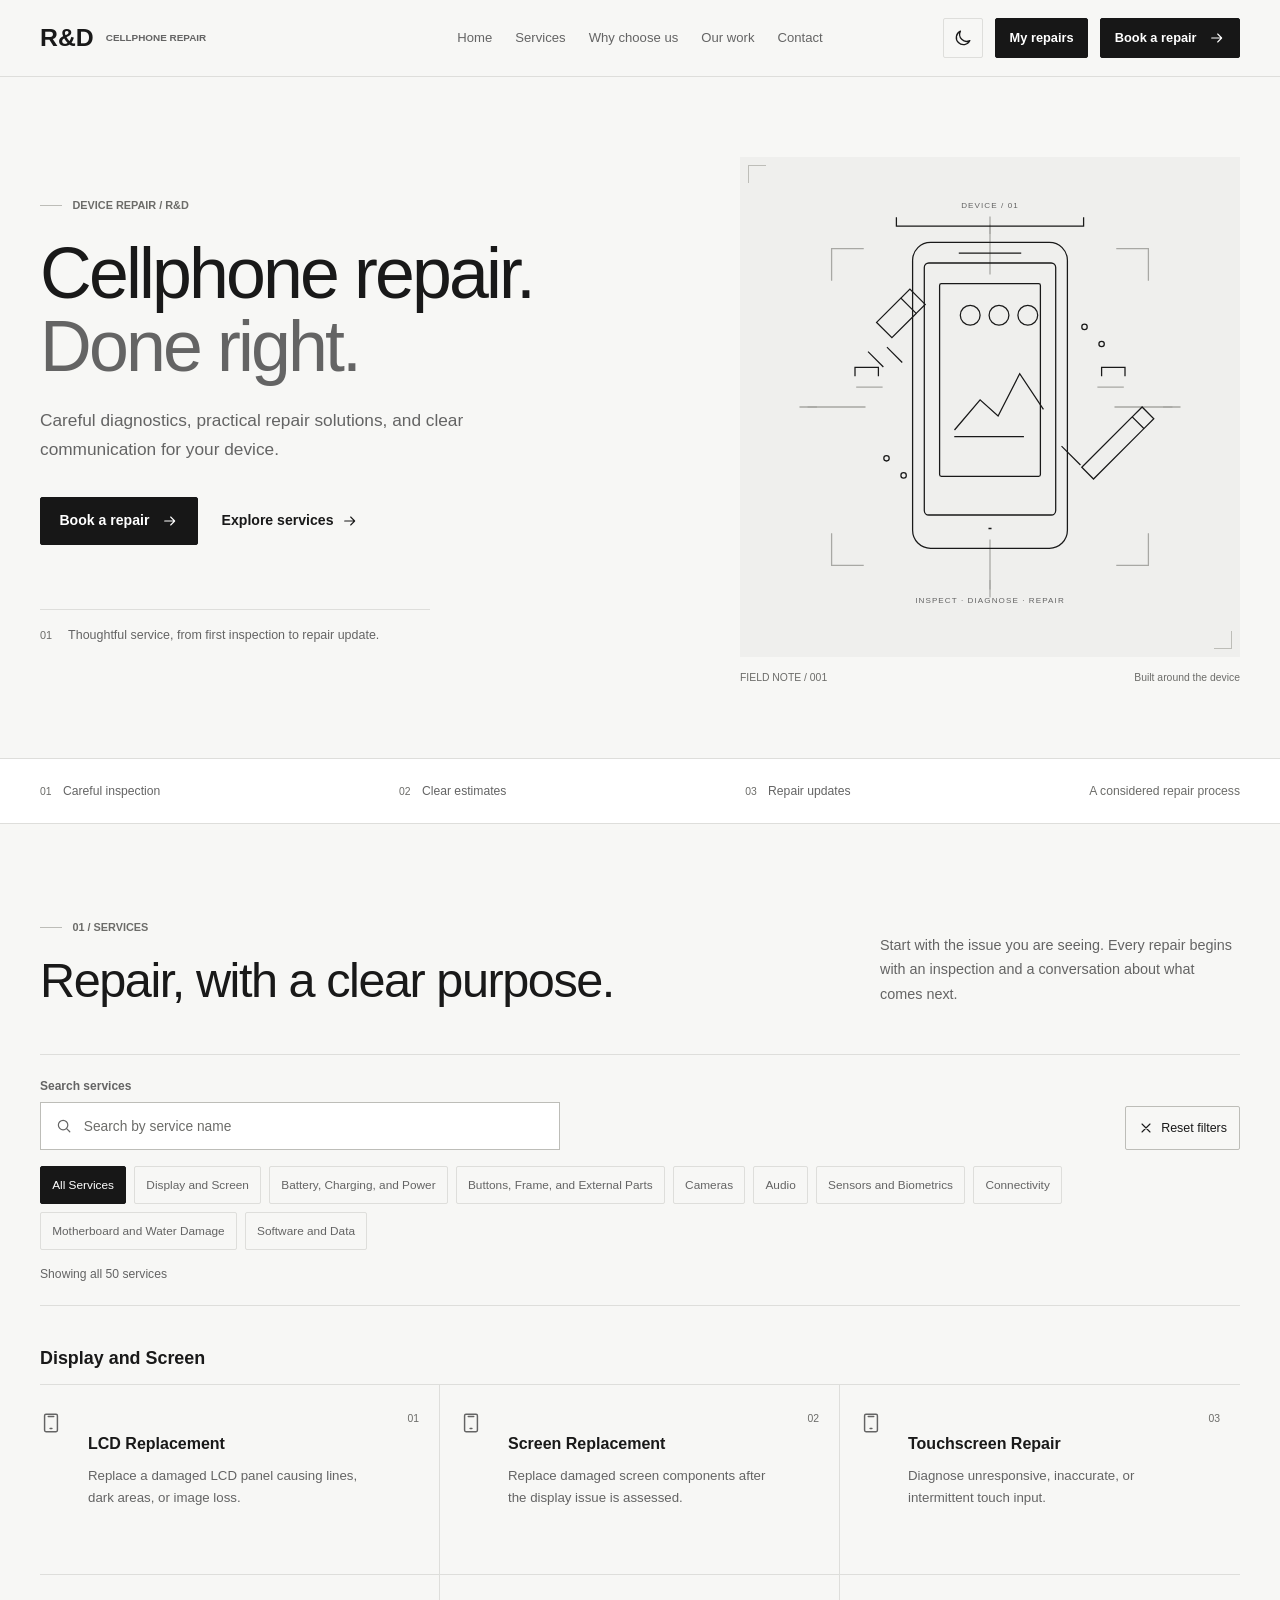
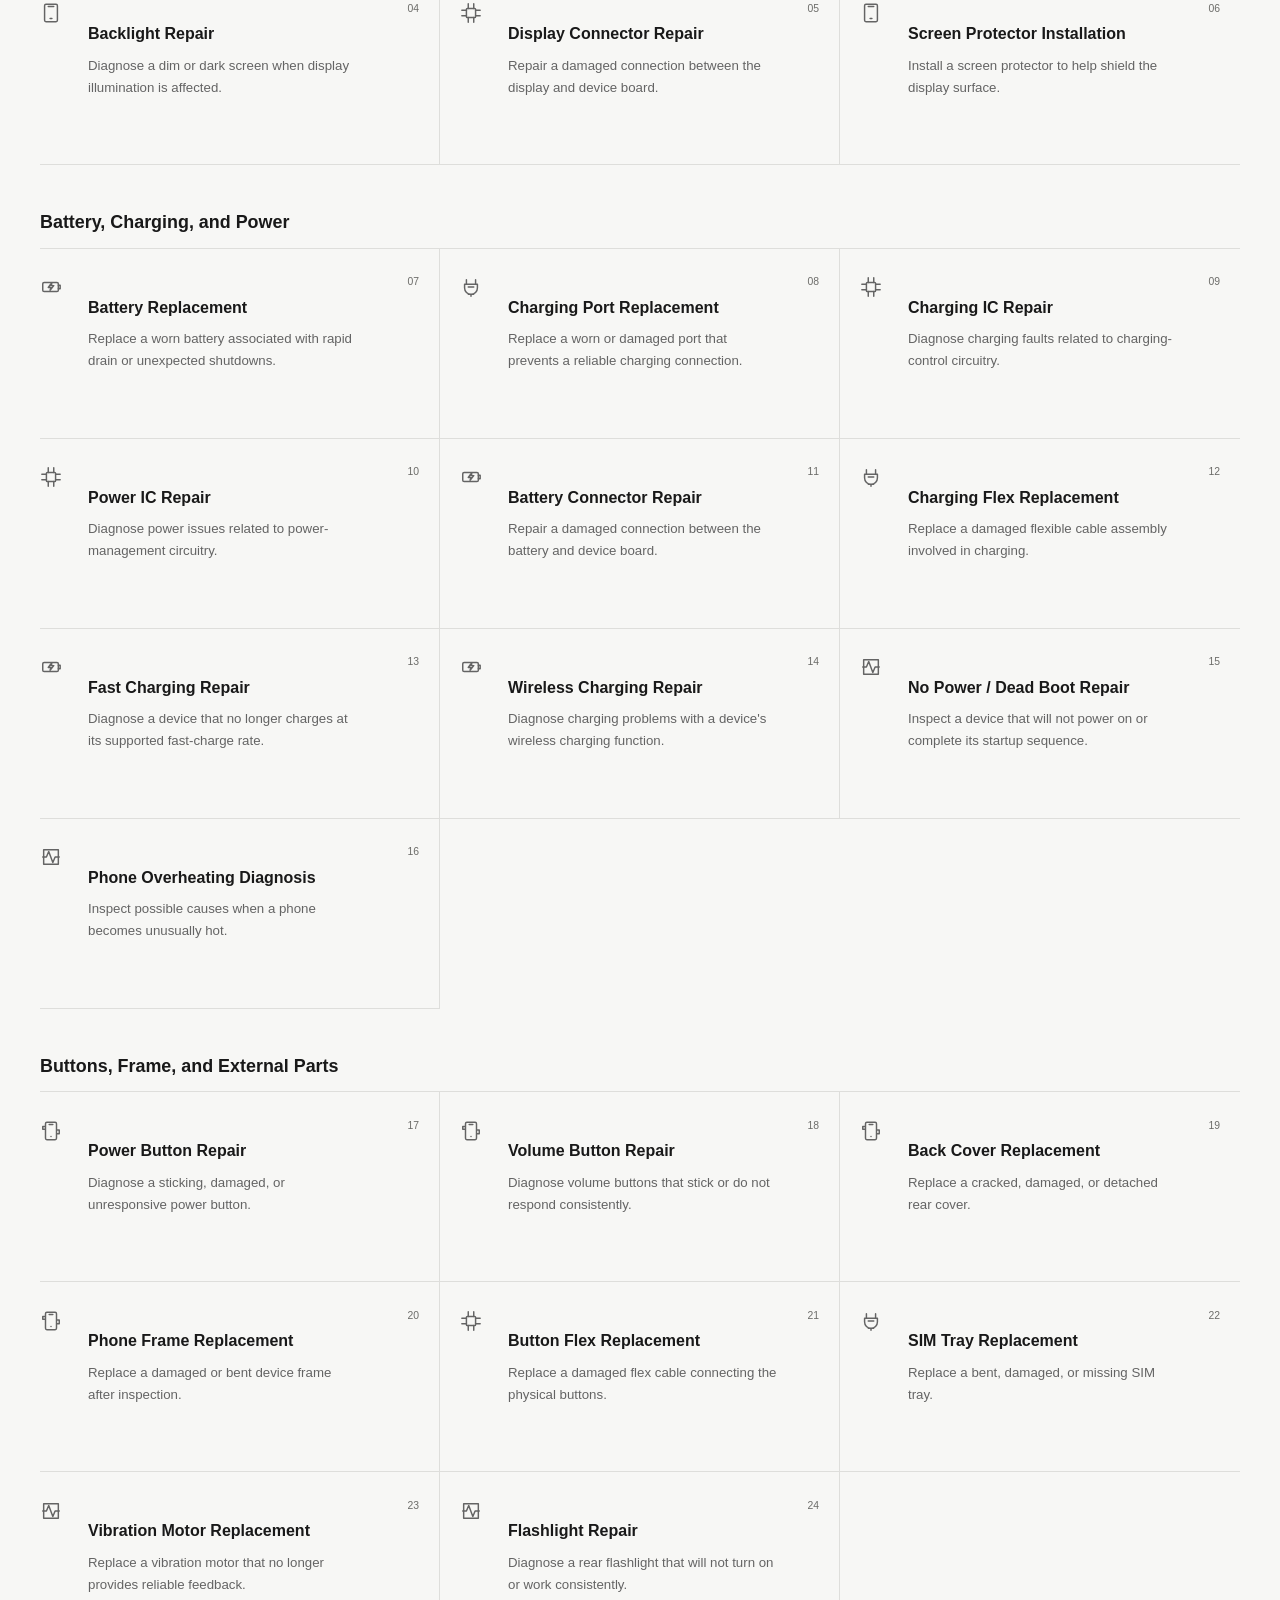
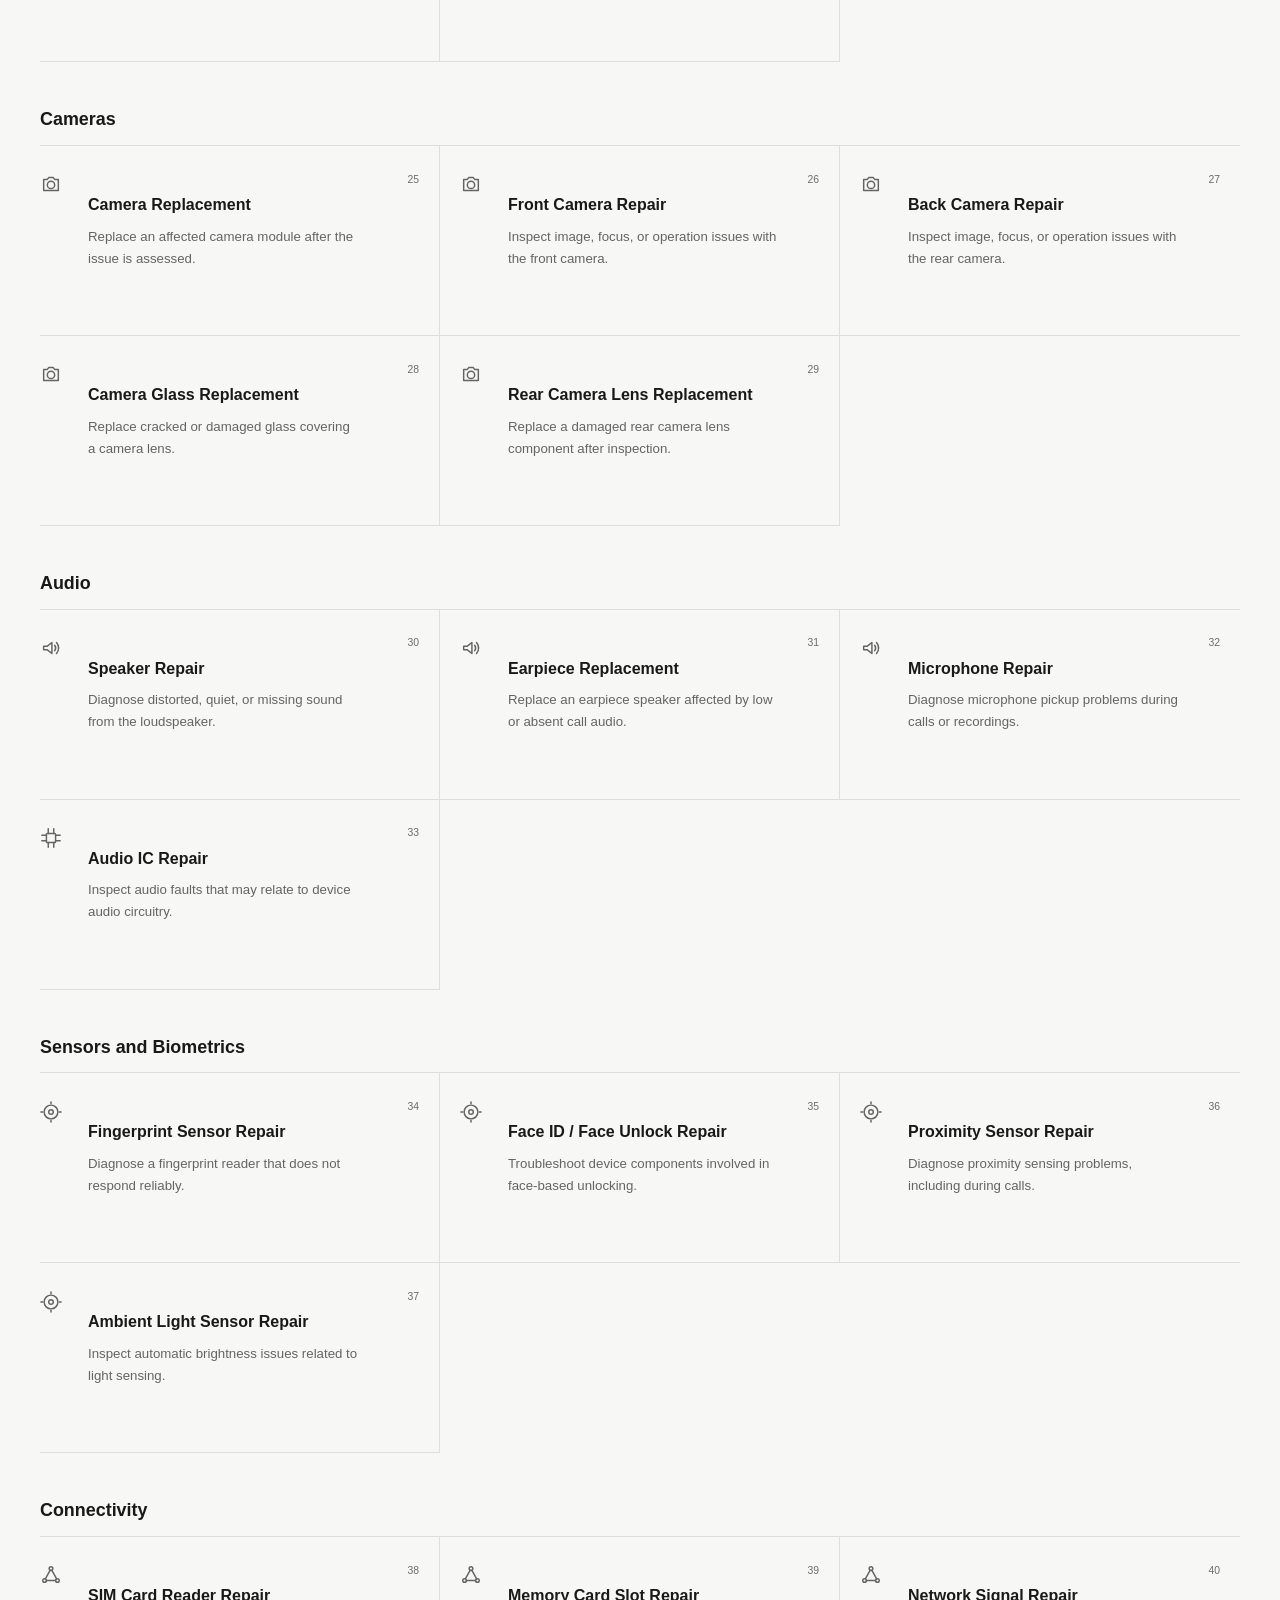
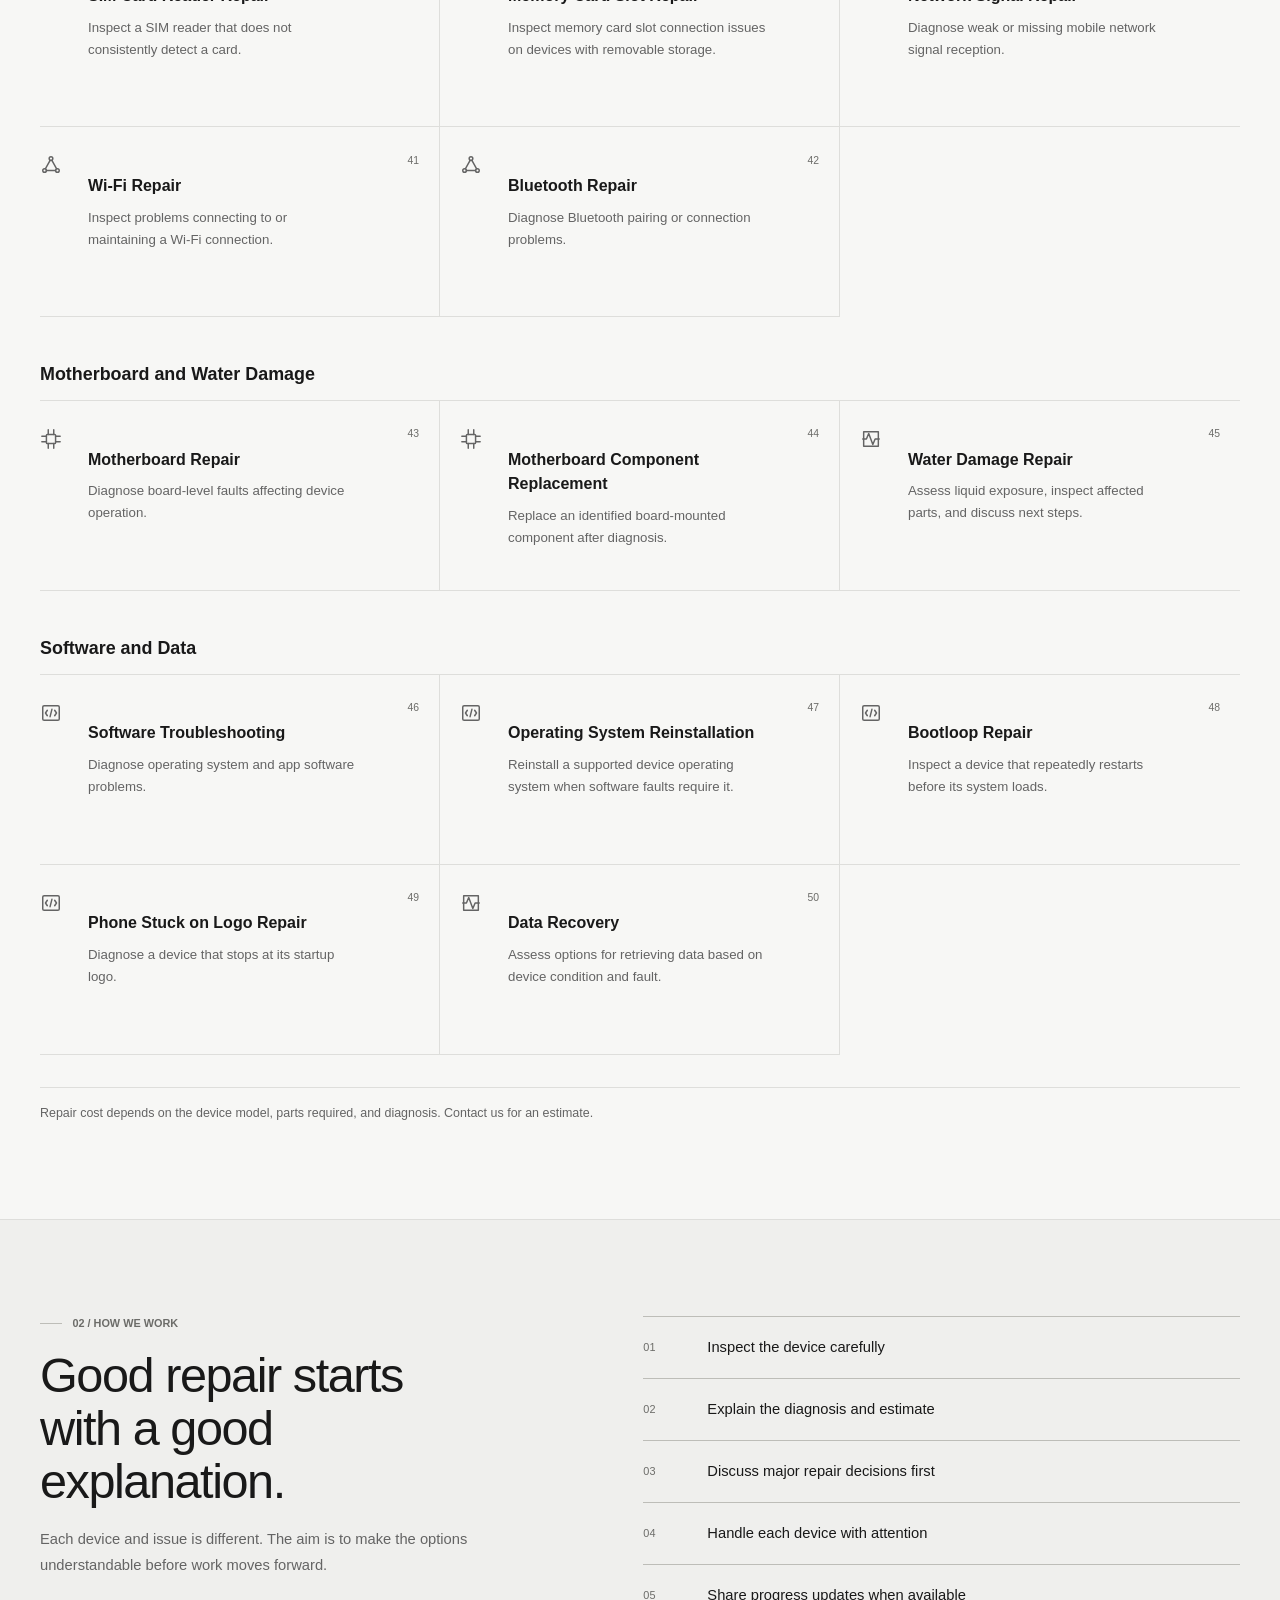
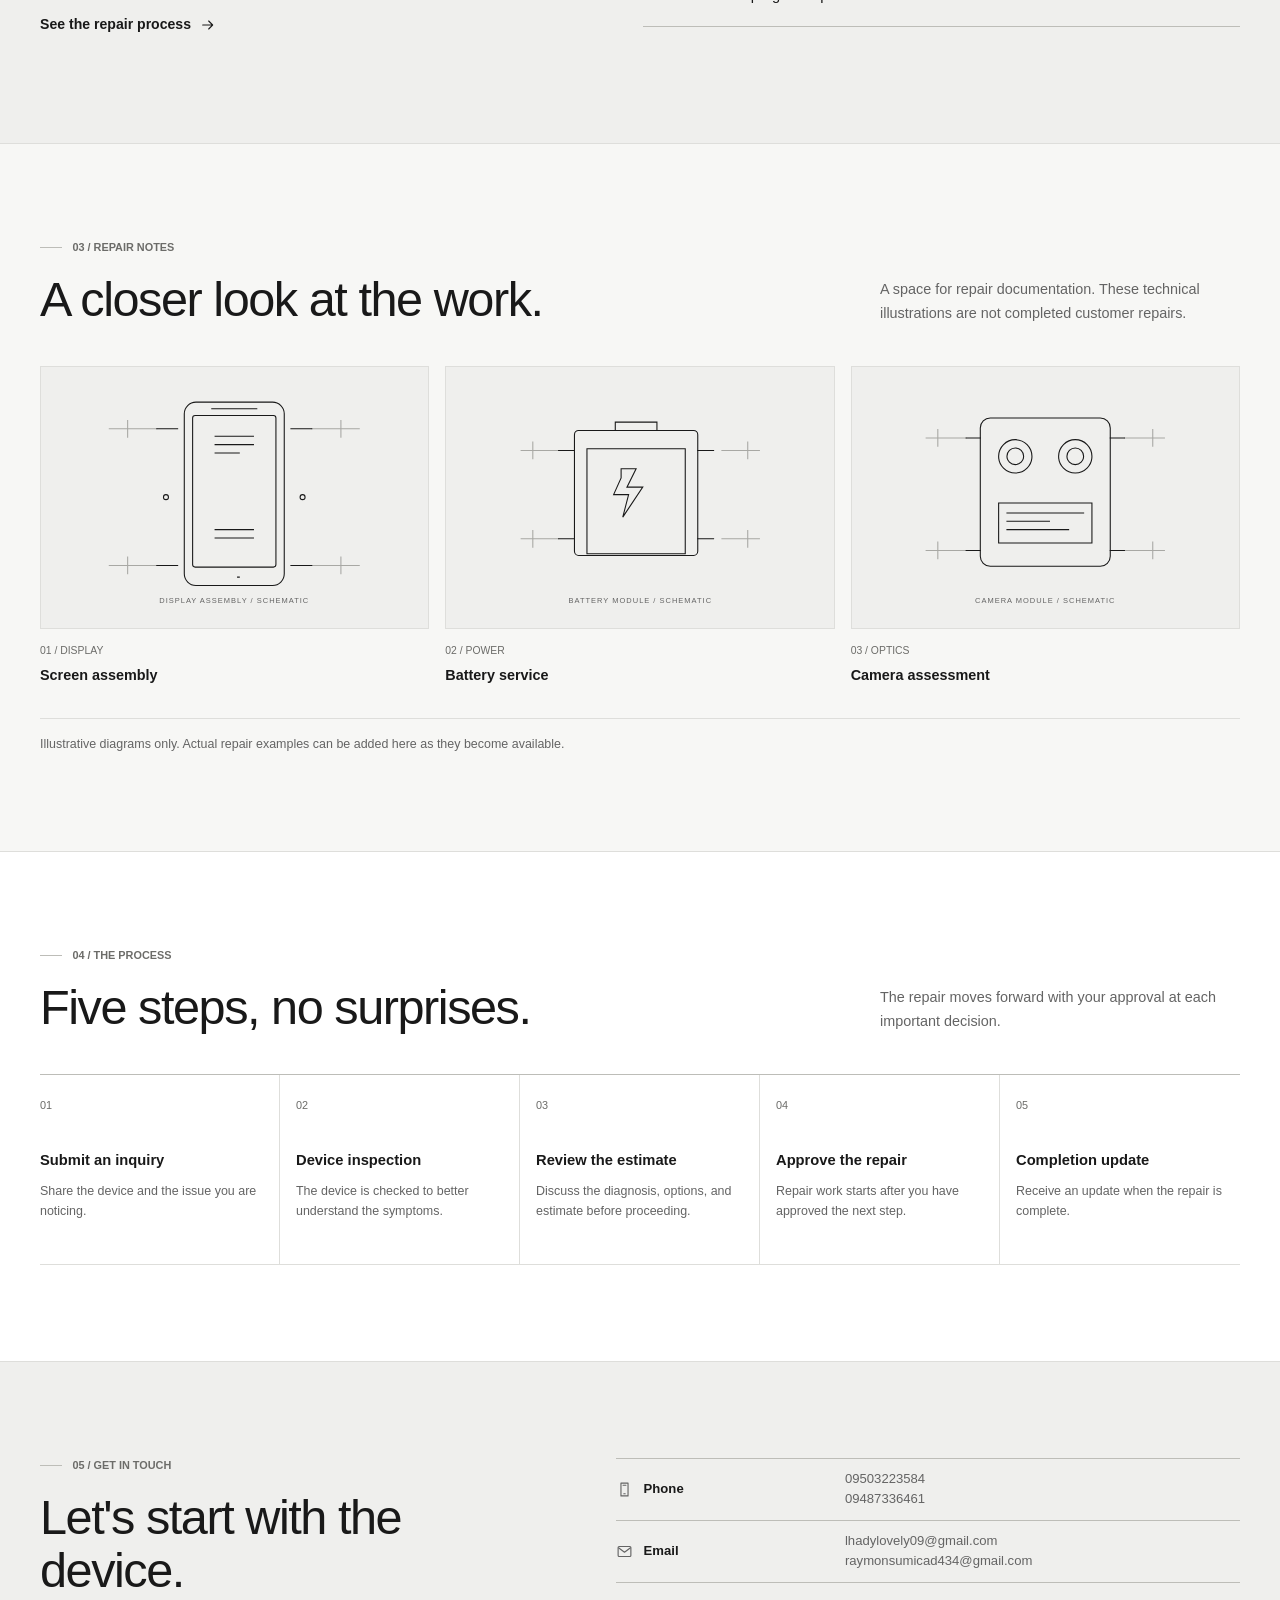
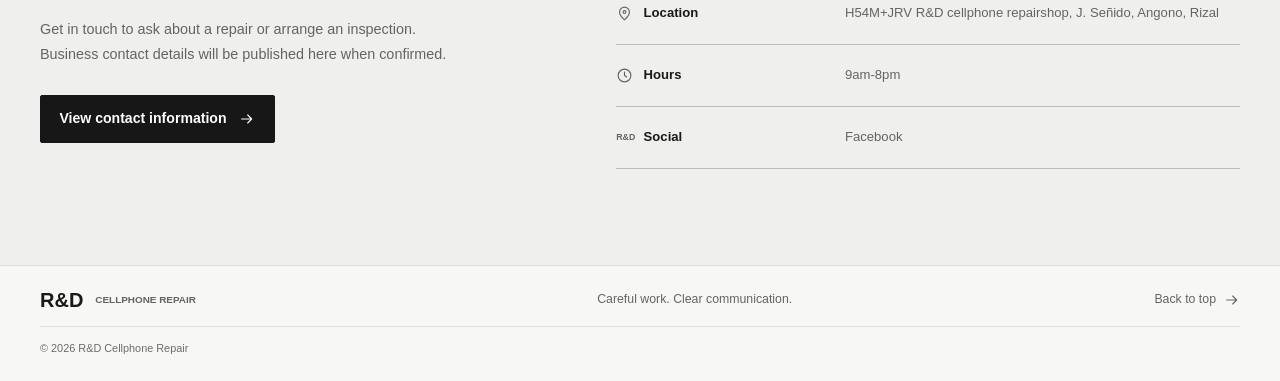
==== commit 61b2ebd4: "Client Dashboard" ====
--- a/index.html
+++ b/index.html
@@ -120,7 +120,7 @@
             <a href="#approach">Why choose us</a>
             <a href="#work">Our work</a>
             <a href="#contact">Contact</a>
-            <a class="mobile-book-link" href="#contact"
+            <a class="mobile-book-link" href="./client/?flow=book"
               >Book a repair
               <svg class="icon icon--small" aria-hidden="true">
                 <use href="#icon-arrow" /></svg
@@ -138,10 +138,10 @@
           >
             <svg class="icon" aria-hidden="true"><use href="#icon-moon" /></svg>
           </button>
-          <a class="button button--small header-admin" href="./admin/login/"
-            >Admin</a
+          <a class="button button--small header-admin" href="./client/"
+            >My repairs</a
           >
-          <a class="button button--small header-book" href="#contact"
+          <a class="button button--small header-book" href="./client/?flow=book"
             >Book a repair
             <svg class="icon icon--small" aria-hidden="true">
               <use href="#icon-arrow" /></svg
@@ -178,7 +178,7 @@
             communication for your device.
           </p>
           <div class="hero__actions">
-            <a class="button" href="#contact"
+            <a class="button" href="./client/?flow=book"
               >Book a repair
               <svg class="icon icon--small" aria-hidden="true">
                 <use href="#icon-arrow" /></svg
@@ -1171,7 +1171,7 @@
         <div class="service-empty" id="service-empty" hidden>
           <h3>No matching services</h3>
           <p>Try another search term or browse our repair categories.</p>
-          <a class="text-link" href="#contact"
+          <a class="text-link" href="./client/?flow=book"
             >Ask about another repair
             <svg class="icon icon--small" aria-hidden="true">
               <use href="#icon-arrow" />
